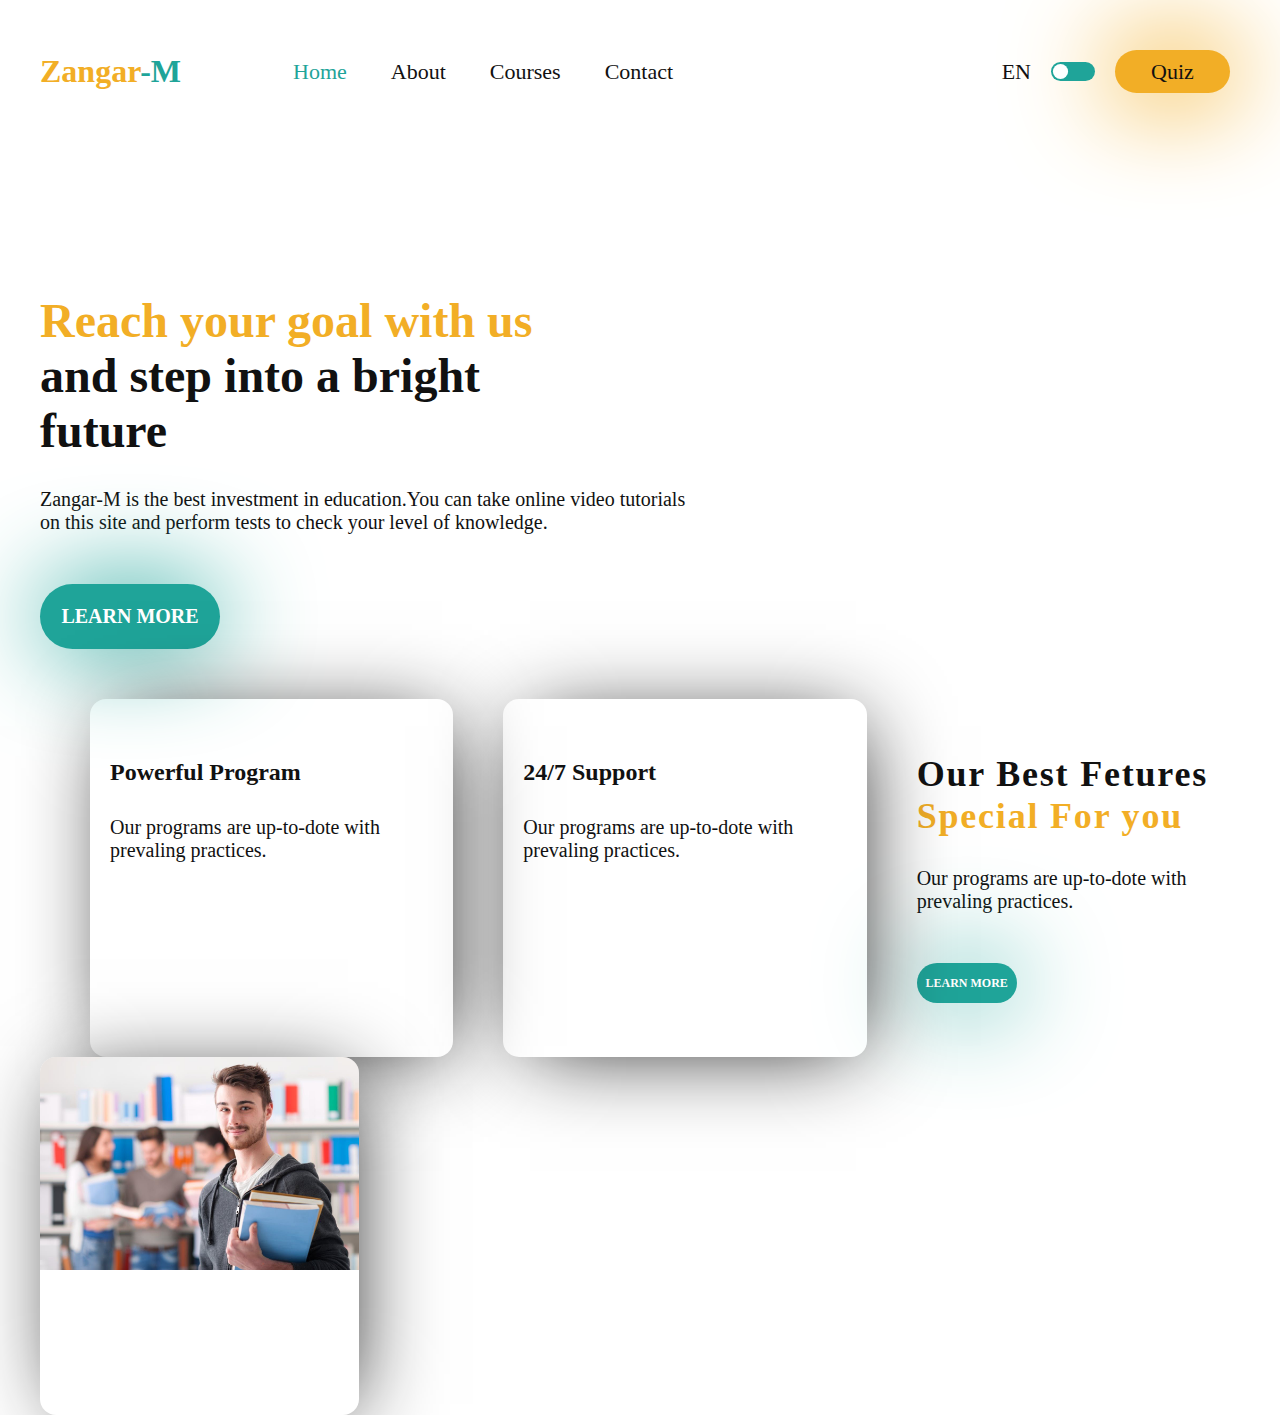
==== index.html @ 08cb3185 ""Initial commit"" ====
<!DOCTYPE html>
<html lang="en">
<head>
    <meta charset="UTF-8">
    <meta http-equiv="X-UA-Compatible" content="IE=edge">
    <meta name="viewport" content="width=device-width, initial-scale=1.0">
    <link rel="stylesheet" href="https://cdnjs.cloudflare.com/ajax/libs/font-awesome/6.2.1/css/all.min.css" integrity="sha512-MV7K8+y+gLIBoVD59lQIYicR65iaqukzvf/nwasF0nqhPay5w/9lJmVM2hMDcnK1OnMGCdVK+iQrJ7lzPJQd1w==" crossorigin="anonymous" referrerpolicy="no-referrer" />
    <link rel="stylesheet" href="css/index.css">
    <title>Zangar-M</title>
</head>
<body>
    <div class="page">
        <header>
            <nav>
                <ul>
                    <li><a href="#" id="brand">Zangar<span>-M</span></a></li>
                    <li class="menu active"><a href="#home">Home</a></li>
                    <li class="menu"><a href="#">About</a></li>
                    <li class="menu"><a href="#">Courses</a></li>
                    <li class="menu"><a href="#">Contact</a></li>
                </ul>
                <ul class="right-side">
                    <li><a href="#"><i class="fa-solid fa-magnifying-glass fa-xs"></i></a></li>
                    <li><a href="#">EN</a></li>
                    <li><a href="#">
                        <div class="toggle">
                            <i class="fa-solid fa-sun fa-2xs"></i>
                            <i class="fa-solid fa-moon fa-2xs"></i>
                        </div>
                    </a></li>
                    <li class="quiz"><a href="#"><i class="fa-solid fa-question fa-xs"></i> Quiz</a></li>
                </ul>
                
            </nav>
        </header>

        <main>
            <div class="home" id="home">
                <div class="info">
                    <h1>Reach your goal with us <br> <span> and step into a bright future</span></h1>

                    <p>Zangar-M is the best investment in education.You can take online
                        video tutorials on this site and perform tests to check your level of
                        knowledge.
                    </p>
                    
                    <button>LEARN MORE <i class="fa-solid fa-chevron-right"></i></button>
                </div>
                <div class="student">
                    <img src="images/student.png" alt="">
                </div>
            </div>
            <div class="part_1">
                <div class="card">
                    <i class="fa-sharp fa-solid fa-circle-check fa-4x"></i>
                    <h3>Powerful Program</h3>
                    <p>Our programs are up-to-dote
                        with prevaling practices.
                    </p>
                    <i class="fa-solid fa-circle-arrow-right fa-3x"></i>
                </div>

                <div class="card">
                    <i class="fa-solid fa-circle-user fa-4x"></i>
                    <h3>24/7 Support</h3>
                    <p>Our programs are up-to-dote
                        with prevaling practices.
                    </p>
                    <i class="fa-solid fa-circle-arrow-right fa-3x"></i>
                </div>
                
                <div>
                    <h2>Our Best Fetures</h2>
                    <h2><span>Special For you</span></h2>
                    <p>Our programs are up-to-dote
                        with prevaling practices.
                    </p>
                    <button class="more">LEARN MORE <i class="fa-solid fa-chevron-right"></i></button>
                </div>
            </div>

            <div class="courses">
                <div class="card">
                    <img src="images/1.jpg" alt="Talipov Dastan">
                </div>
            </div>
        </main>

        <footer></footer>
    </div>
   <script src="js/index.js"></script>
</body>
</html>
---- css/index.css ----
:root {
    /* FOR BRIGHT MODE */
    --bg-color: #ffffff;
    --nav-text-color: #111;
    --text-family: Calibri;
    --brand-color-1: #F2AE26;
    --brand-color-2: #1FA499;

}

body.dark {
     /* FOR DARK MODE */
    --bg-color: #111111;
    --nav-text-color: #fff;
    --brand-color-2: #F2AE26;
    --brand-color-1: #1FA499;
    transition: 0.5s;
}


*,
*::before,
*::after {
    margin: 0;
    padding: 0;
    transition: 0.5s;
}
h1, h2, h3, h4, p, a {
    font-family: var(--text-family);
    color: var(--nav-text-color);
}

h1 {
    font-size: 48px;
}

h2 {
    font-size: 36px;
}

h3 {
    font-size: 24px;
}

p {
    font-size: 20px;
}
body {
    background: var(--bg-color);
    display: flex;
    justify-content: center;
    transition: 0.5s;

}

.page {
    min-width: 1200px;
    max-width: 1200px;
}

header {
    display: flex;
    justify-content: left;
    margin-top: 50px;
}


header nav {
    width: 100%;
    display: flex;
    justify-content: space-between;
}

header nav ul {
    display: flex;
    justify-content: space-around;
    align-items: center;
}

header nav ul li {
    list-style-type: none;
    margin-right: 44px;
}

header nav ul li a {
    position: relative;
    text-decoration: none;
    font-family: var(--text-family);
    font-size: 22px;
    font-weight: 500;
    color: var(--nav-text-color);
}

header nav ul li a span{
    color: var(--brand-color-2);
}

header nav ul li.menu a::after {
    content: "";
    position: absolute;
    background-color: var(--brand-color-2);
    height: 3px;
    width: 0px;
    left: 0;
    bottom: 0;
}

header nav ul li.menu a:hover::after {
    width: 50%;
    transition: 0.5s;
}

header nav ul li.active a{
    color: var(--brand-color-2);
    height: 3px;
    transition: none;
}

header nav ul.right-side li {
    margin: 0px 10px 0px;
}


#brand {
    font-size: 32px;
    font-weight: 700;
    color: var(--brand-color-1);
    margin-right: 68px;
}

.toggle {
    display: flex;
    justify-content: space-between;
    align-items: center;
    position: relative;
    width: 44px;
    height: 19px;
    background-color: var(--brand-color-2);
    border-radius: 10px;
    cursor: pointer;
}

.toggle::before {
    content: "";
    position: absolute;
    left: 0;
    width: 19px;
    height: 19px;
    border-radius: 50%;
    transform: scale(0.8);
    background-color: var(--bg-color);
    transition: 0.5s;
}

body.dark .toggle::before {
    left: 25px;
}

.toggle i {
    margin: 3px 3px 0px;
    color: var(--bg-color);
}

header nav ul li.quiz {
    display: flex;
    justify-content: center;
    align-items: center;
    min-width: 115px;
    min-height: 43px;
    border-radius: 42px;
    font-size: 22px;
    background: var(--brand-color-1);
    box-shadow: 0 0px 100px 10px var(--brand-color-1);
}

main div.home {
    display: flex;
    justify-content: space-between;
}

main div.home div.info{
    margin-top: 200px;
    display: block;
    width: 55%;
}

main div.home div.info h1{
    width: 500px;
    white-space: wrap;
    font-size: 48px;
    font-family: 'Kadwa';
    color: var(--brand-color-1);
}

main div.home div.info h1 span{
    color: var(--nav-text-color);
}

p{
    margin-top: 30px;
    font-size: 20px;
    font-family: var(--text-family);
    color: var(--nav-text-color);
    word-wrap: break-word;
}

main div.home div.info button, .more {
    margin-top: 50px;
    width: 180px;
    height: 65px;
    border-radius: 33px;
    background: var(--brand-color-2);
    border: none;
    color: var(--bg-color);
    font-family: 'Calibri';
    font-style: normal;
    font-weight: 700;
    font-size: 20px;
    cursor: pointer;
    box-shadow: 0 0px 100px 1px var(--brand-color-2);
}

main div div.student img{
    margin-right: 100px;
    height: 621px;
}

.part_1 {
    margin-top: 50px;
    display: flex;
    justify-content: space-between;
    align-items: center;
}
div.card {
    width: 279px;
    height: 318px;
    box-shadow: 8px 8px 84px -19px var(--nav-text-color);
    border-radius: 16px;
    padding: 20px;
    position: relative;
}

div.card i {
    color: var(--brand-color-2);
}

div.card h3 {
    margin-top: 40px;
    font-family: var(--text-family);
    color: var(--nav-text-color);
}

div.card .fa-circle-arrow-right {
    position: absolute;
    right: 20px;
    bottom: 30px;
    color: var(--brand-color-1);
}

.part_1 div {
    margin-left: 50px;
    width: 350px;
}

.part_1 div h2 {
    letter-spacing: 0.05em;
 }
 
.part_1 div h2 span {
   color: var(--brand-color-1);
}

.more {
    width: 100px;
    height: 40px;
    font-size: 12px;
}

div.courses div.card img {
    position: absolute;
    top: 0;
    left: 0;
    border-radius: 16px 16px 0px 0px;
    width: 100%;
}
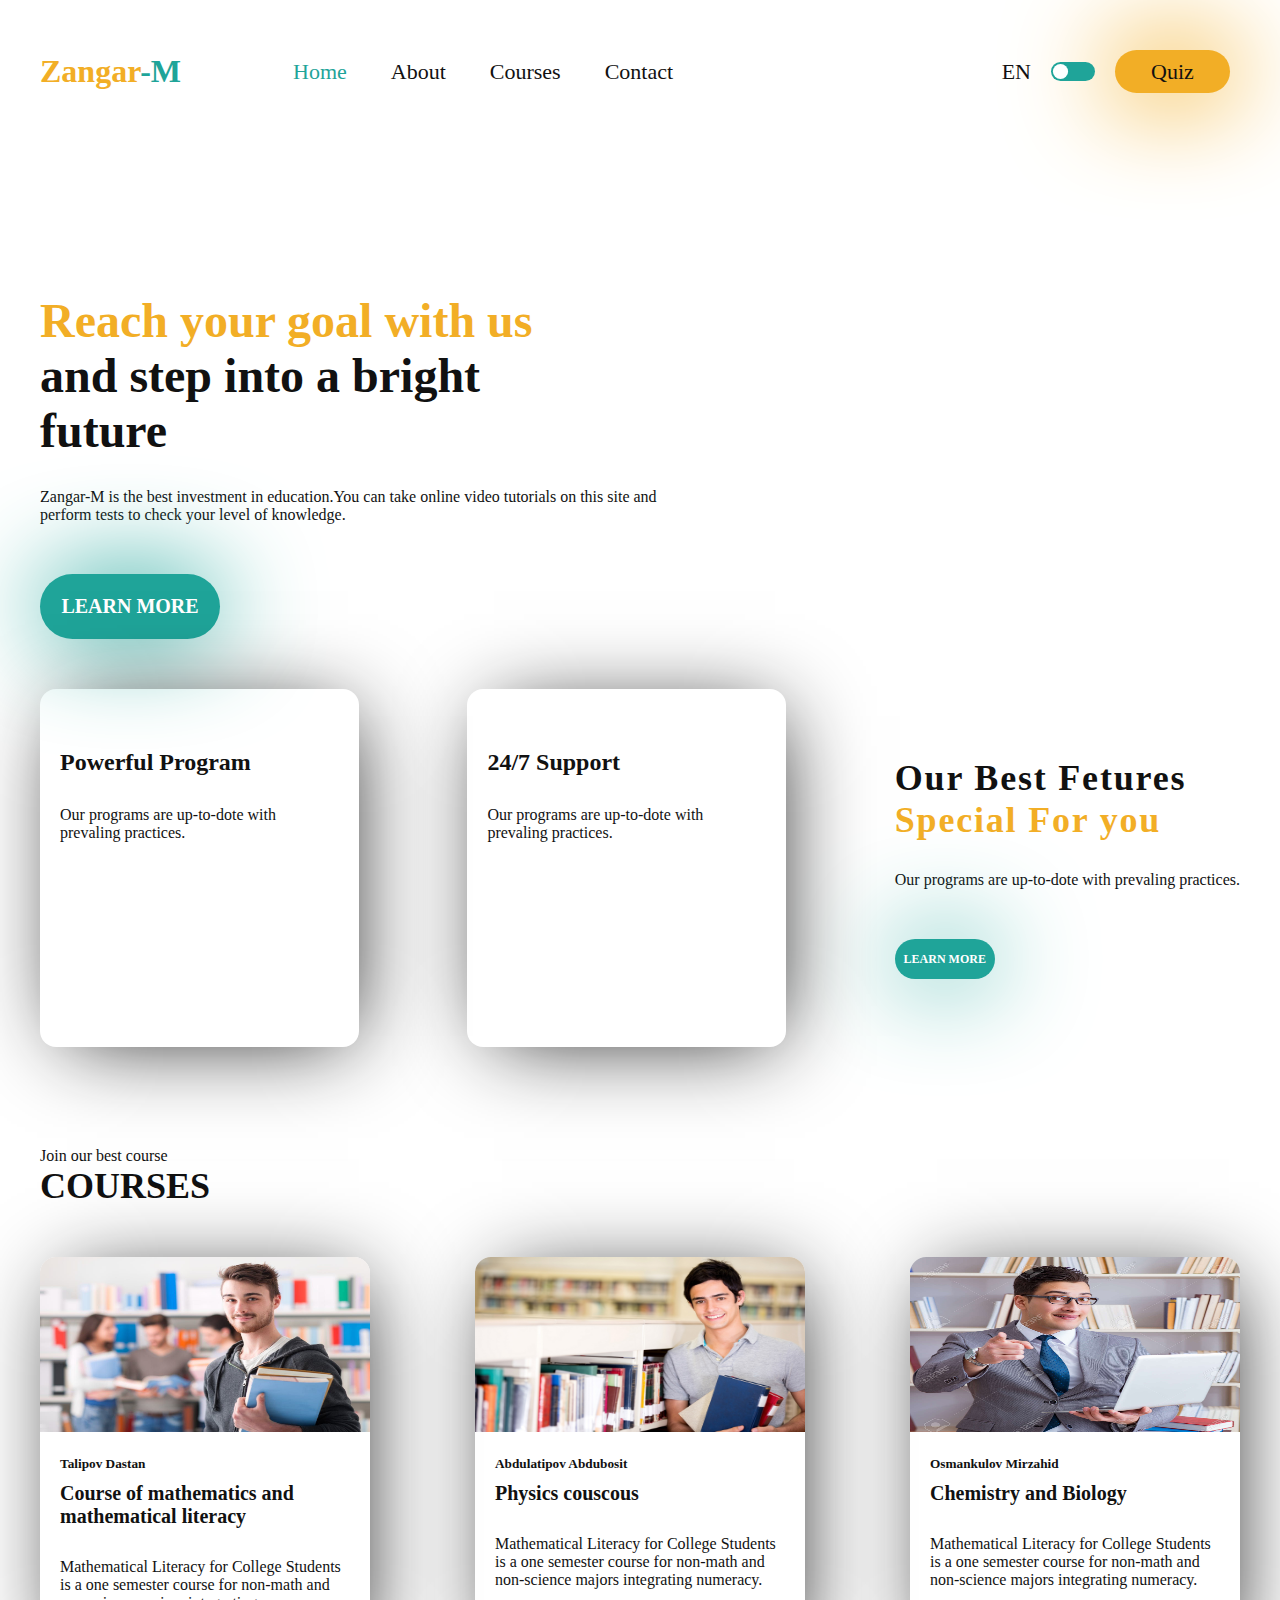
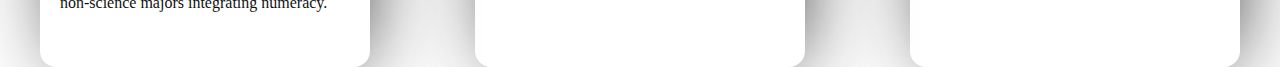
==== commit f4e100c1: ""Added Courses"" ====
--- a/index.html
+++ b/index.html
@@ -78,10 +78,50 @@
                     <button class="more">LEARN MORE <i class="fa-solid fa-chevron-right"></i></button>
                 </div>
             </div>
+            
+            <div class="title">
+                <P>Join our best course</P>
+                <h2>COURSES</h2>
+            </div>
+            
+            <div class="courses">
 
-            <div class="courses">
-                <div class="card">
+                
+
+                <div class="course_card">
                     <img src="images/1.jpg" alt="Talipov Dastan">
+                    <div class="course_info">
+                        <h5 class="teacher_name">Talipov Dastan</h5>
+                        <h4>Course of mathematics and mathematical literacy</h4>
+                        <p>Mathematical Literacy for College Students 
+                            is a one semester course for non-math and 
+                            non-science majors integrating numeracy.
+                        </p>
+                    </div>
+                </div>
+
+                <div class="course_card">
+                    <img src="images/2.jpeg" alt="Abdulatipov Abdubosit">
+                    <div class="course_info">
+                        <h5 class="teacher_name">Abdulatipov Abdubosit</h5>
+                        <h4>Physics couscous</h4>
+                        <p>Mathematical Literacy for College Students 
+                            is a one semester course for non-math and 
+                            non-science majors integrating numeracy.
+                        </p>
+                    </div>
+                </div>
+
+                <div class="course_card">
+                    <img src="images/3.jpg" alt="Osmankulov Mirzahid">
+                    <div class="course_info">
+                        <h5 class="teacher_name">Osmankulov Mirzahid</h5>
+                        <h4>Chemistry and Biology</h4>
+                        <p>Mathematical Literacy for College Students 
+                            is a one semester course for non-math and 
+                            non-science majors integrating numeracy.
+                        </p>
+                    </div>
                 </div>
             </div>
         </main>
--- a/css/index.css
+++ b/css/index.css
@@ -25,7 +25,7 @@
     padding: 0;
     transition: 0.5s;
 }
-h1, h2, h3, h4, p, a {
+h1, h2, h3, h4, h5, p, a {
     font-family: var(--text-family);
     color: var(--nav-text-color);
 }
@@ -41,9 +41,11 @@
 h3 {
     font-size: 24px;
 }
-
+h4 {
+    font-size: 20px;
+}
 p {
-    font-size: 20px;
+    font-size: 16px;
 }
 body {
     background: var(--bg-color);
@@ -198,7 +200,6 @@
 
 p{
     margin-top: 30px;
-    font-size: 20px;
     font-family: var(--text-family);
     color: var(--nav-text-color);
     word-wrap: break-word;
@@ -226,7 +227,7 @@
 }
 
 .part_1 {
-    margin-top: 50px;
+    margin: 50px 0px 50px;
     display: flex;
     justify-content: space-between;
     align-items: center;
@@ -257,11 +258,6 @@
     color: var(--brand-color-1);
 }
 
-.part_1 div {
-    margin-left: 50px;
-    width: 350px;
-}
-
 .part_1 div h2 {
     letter-spacing: 0.05em;
  }
@@ -276,10 +272,36 @@
     font-size: 12px;
 }
 
-div.courses div.card img {
-    position: absolute;
-    top: 0;
-    left: 0;
+.courses {
+    display: flex;
+    justify-content: space-between;
+}
+
+div.course_card {
+    width: 330px;
+    height: 410px;
+    box-shadow: 8px 8px 84px -19px var(--nav-text-color);
+    border-radius: 16px;
+    position: relative;
+}
+
+div.courses div.course_card img {
     border-radius: 16px 16px 0px 0px;
+    height: 175px;
+    width: 100%;
+}
+
+div.courses div.course_info {
+    margin: 20px;
+}
+
+div.courses div.course_info h5 {
+    margin-bottom: 10px;
+}
+
+
+.title {
+    display: block;
+    margin: 100px 0px 50px;
     width: 100%;
 }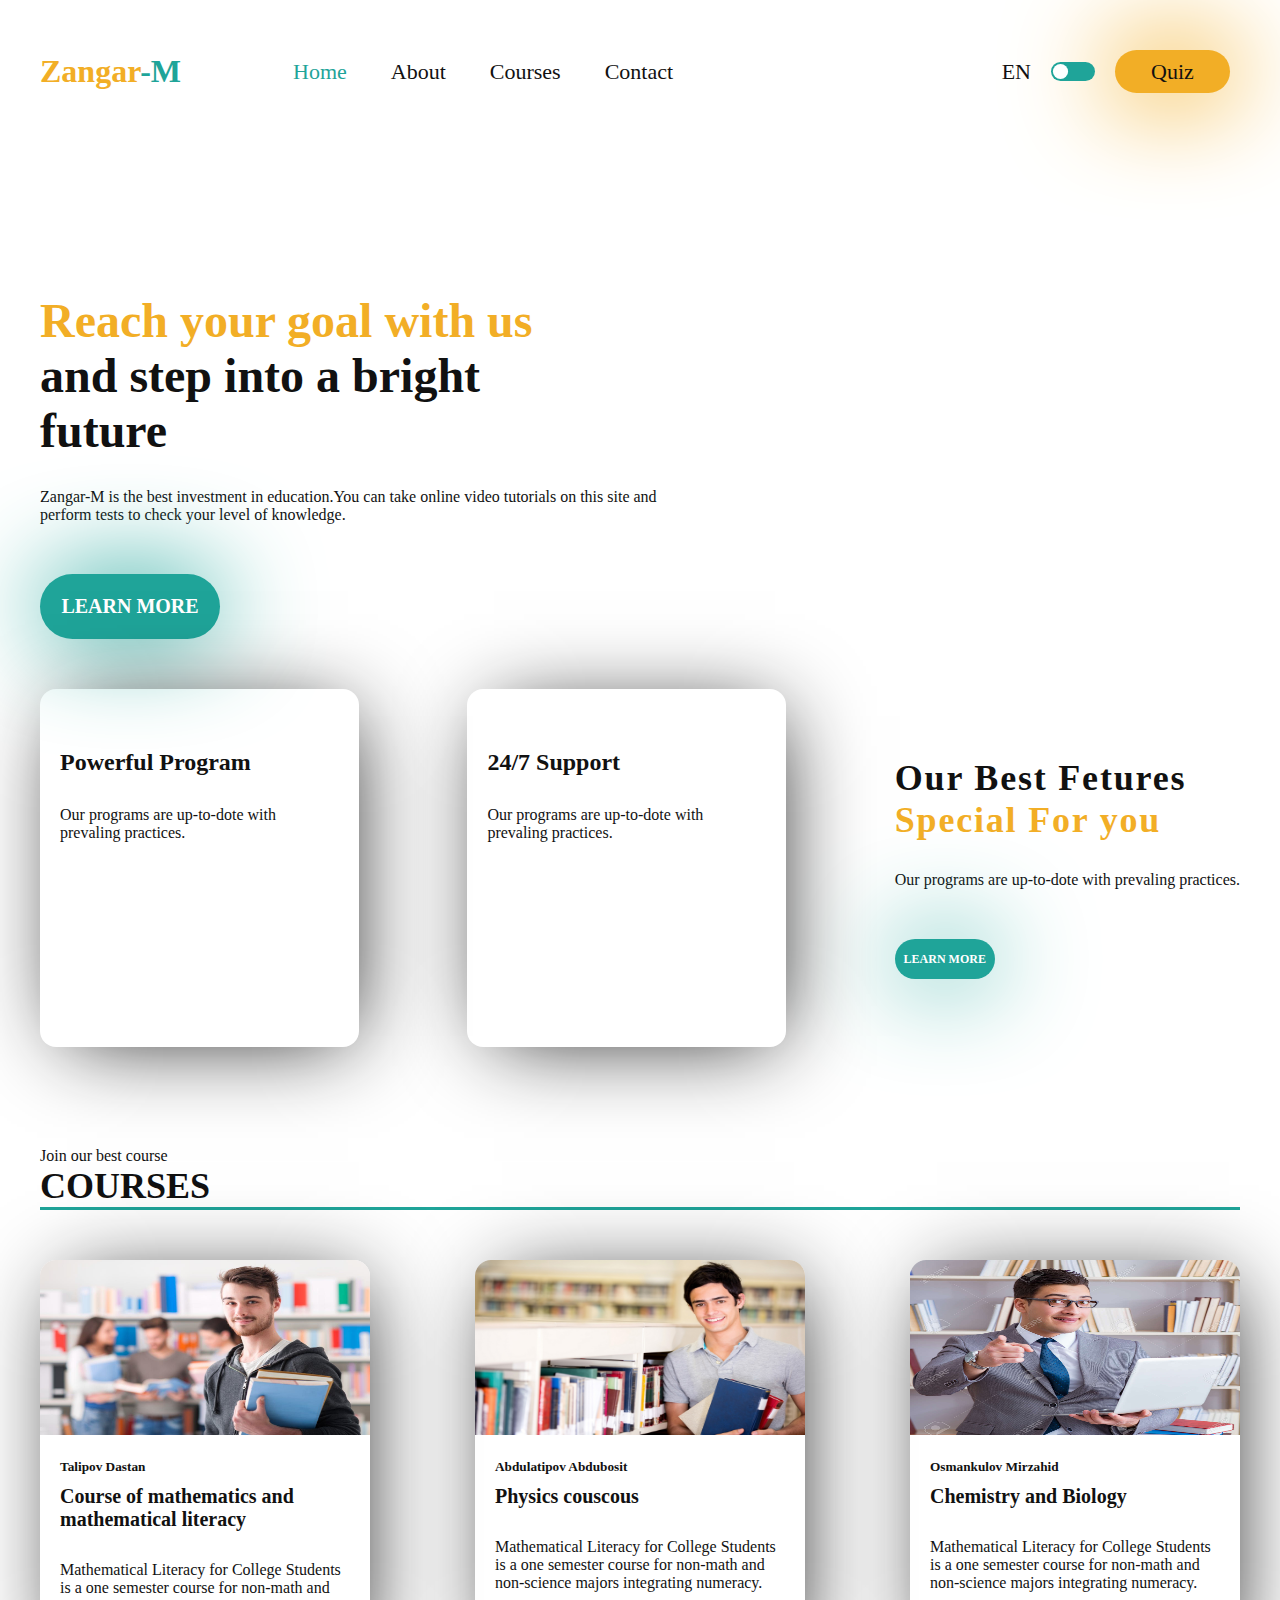
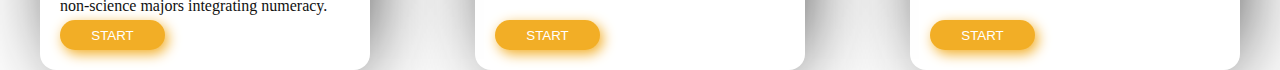
==== commit 5ae67c4f: ""Added Courses"" ====
--- a/index.html
+++ b/index.html
@@ -97,6 +97,7 @@
                             is a one semester course for non-math and 
                             non-science majors integrating numeracy.
                         </p>
+                        <button class="start_button">START</button>
                     </div>
                 </div>
 
@@ -109,6 +110,8 @@
                             is a one semester course for non-math and 
                             non-science majors integrating numeracy.
                         </p>
+                        <button class="start_button">START</button>
+
                     </div>
                 </div>
 
@@ -121,6 +124,8 @@
                             is a one semester course for non-math and 
                             non-science majors integrating numeracy.
                         </p>
+                        <button class="start_button">START</button>
+
                     </div>
                 </div>
             </div>
--- a/css/index.css
+++ b/css/index.css
@@ -299,9 +299,22 @@
     margin-bottom: 10px;
 }
 
-
 .title {
     display: block;
     margin: 100px 0px 50px;
     width: 100%;
+    border-bottom: solid 3px var(--brand-color-2);
+}
+
+.start_button {
+    position: absolute;
+    bottom: 20px;
+    left: 20px;
+    width: 105px;
+    height: 30px;
+    color: var(--bg-color);
+    background-color: var(--brand-color-1);
+    border: none;
+    border-radius: 15px;
+    box-shadow: 3px 4px 13px var(--brand-color-1);
 }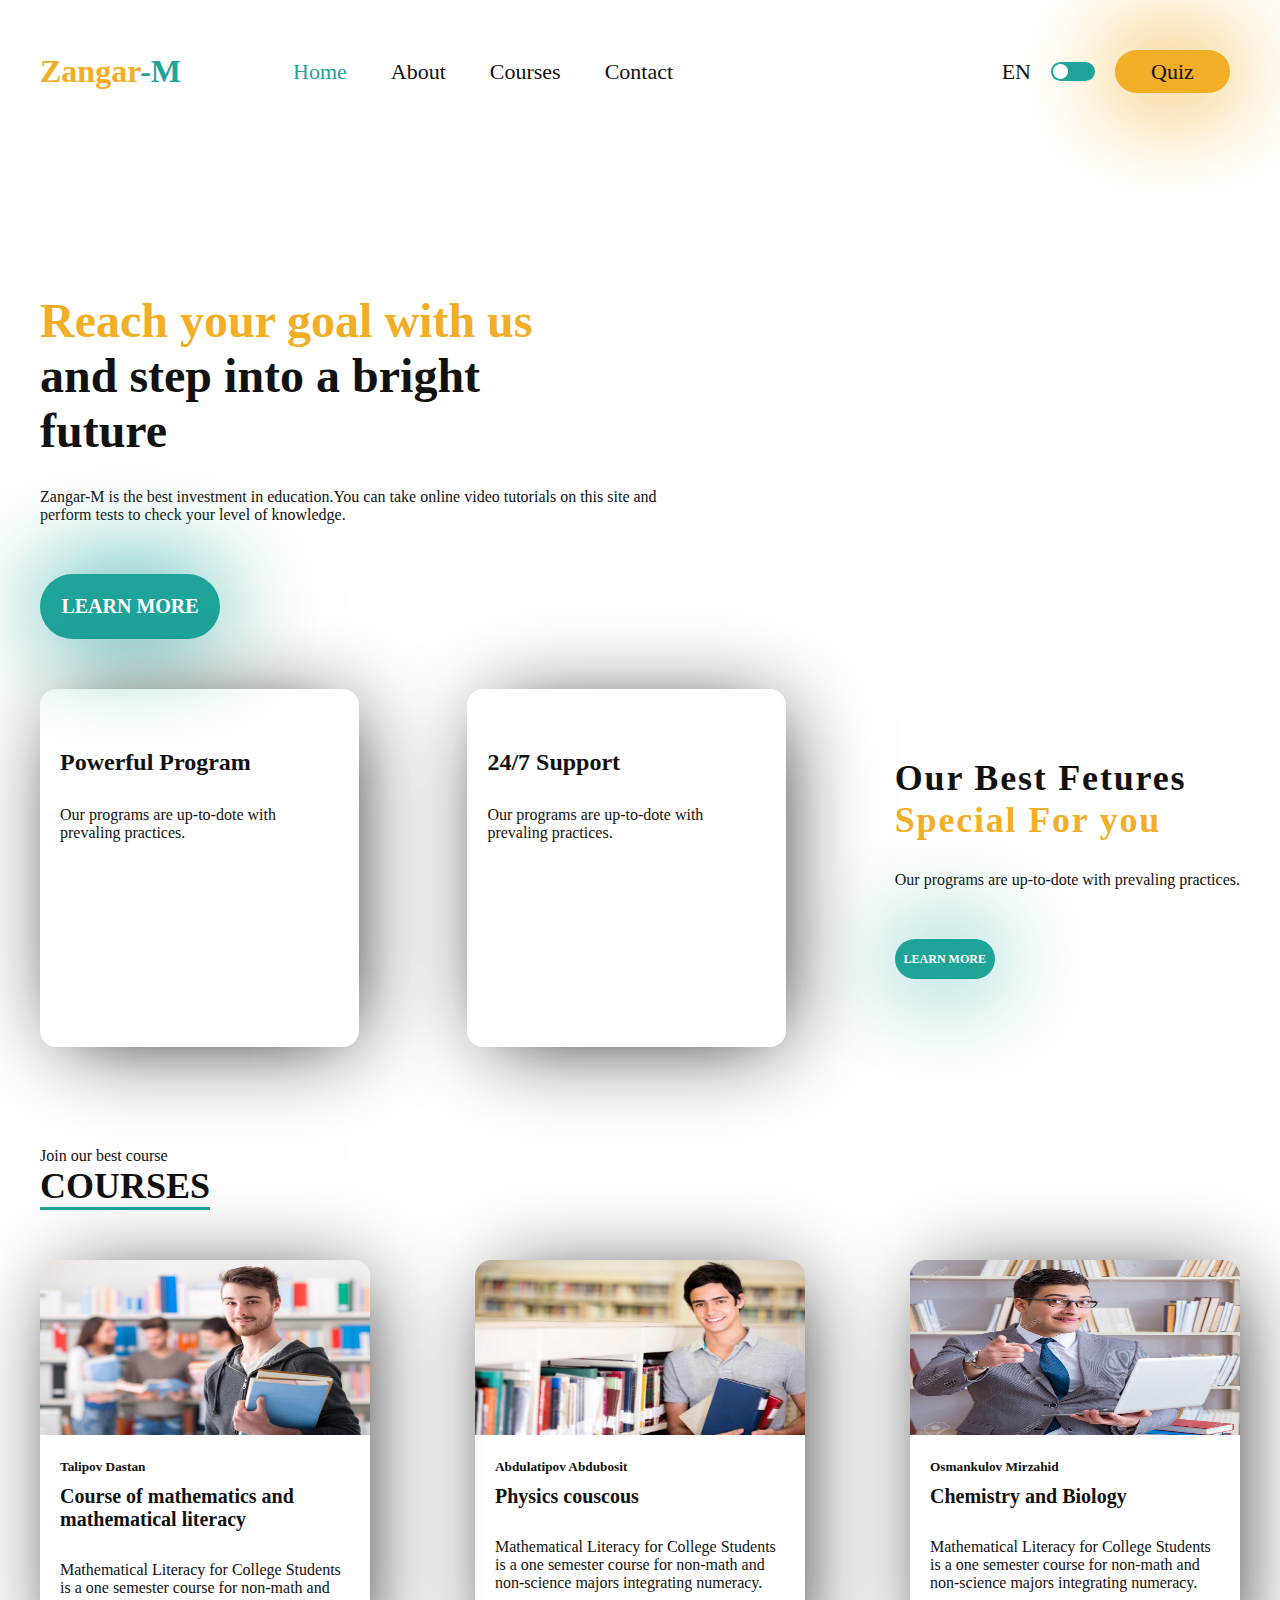
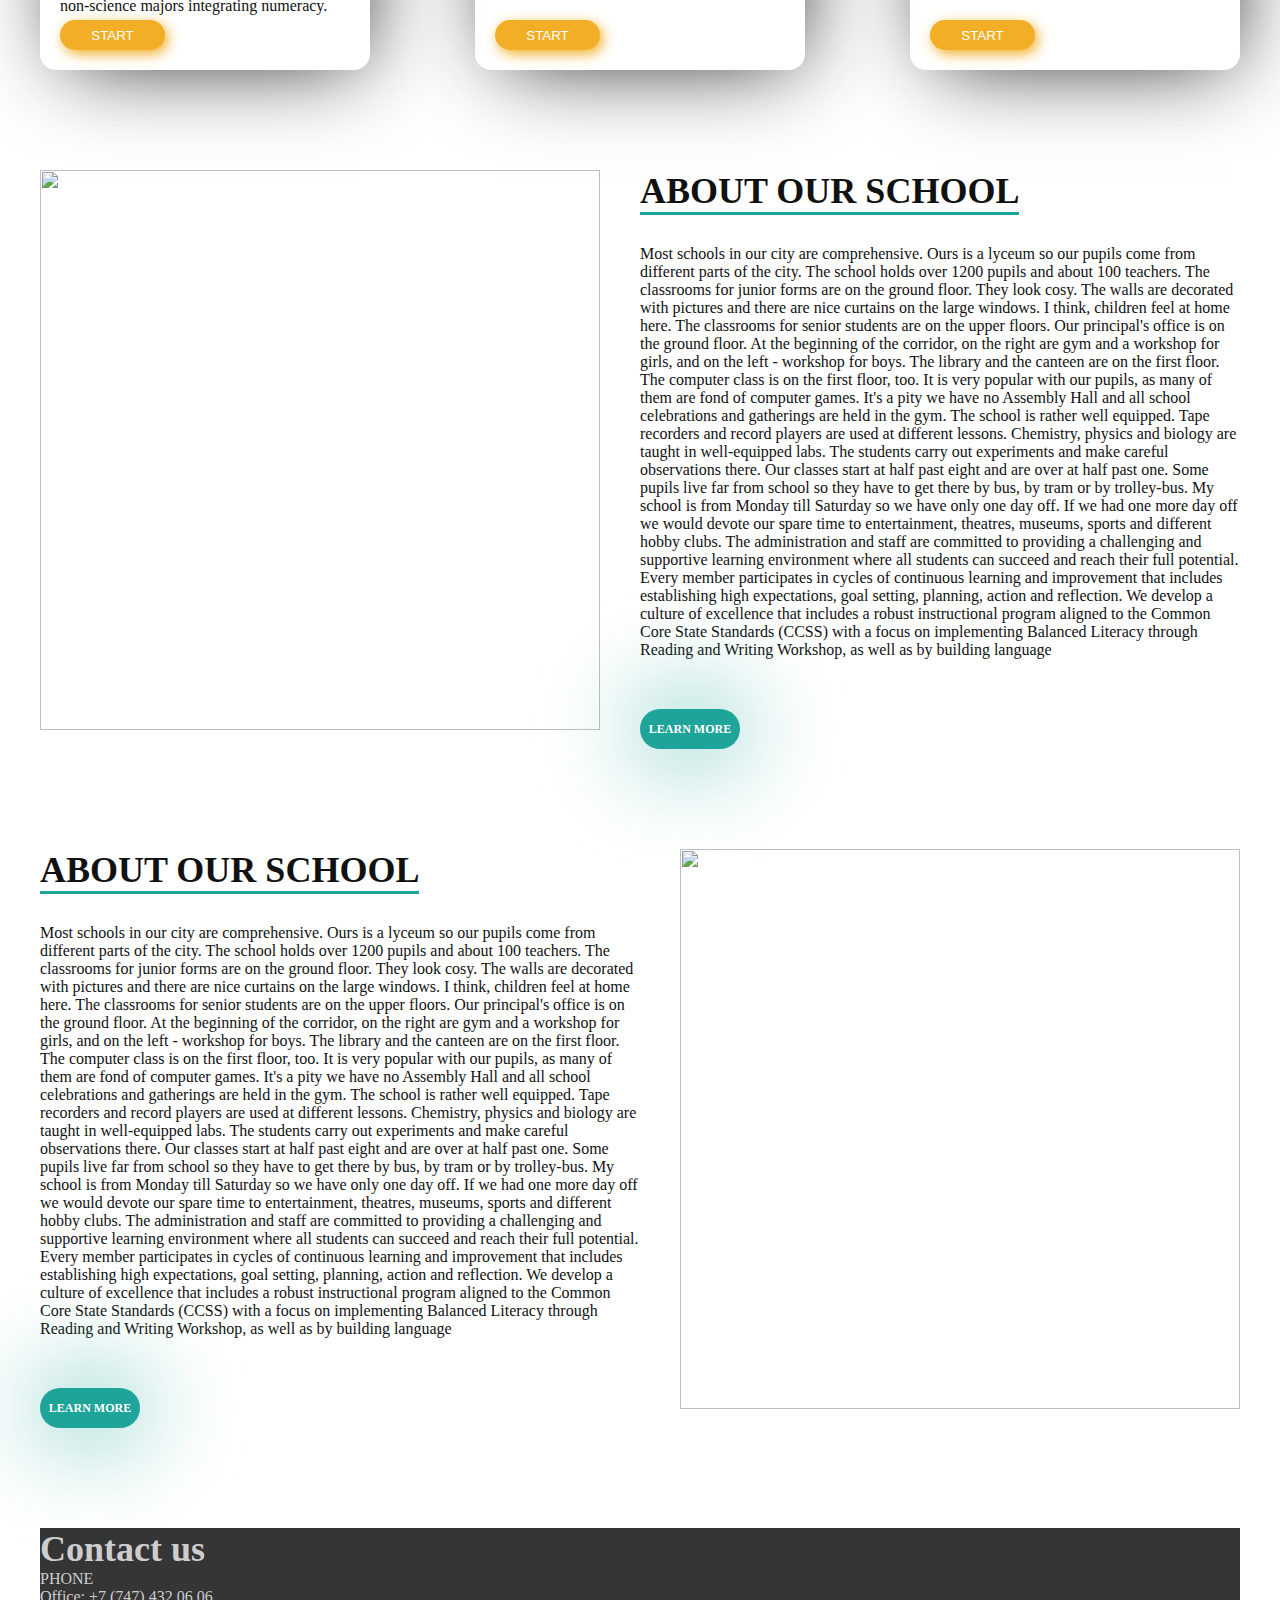
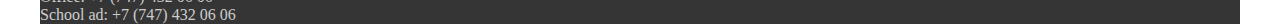
==== commit 6a05870c: ""Added About Us"" ====
--- a/index.html
+++ b/index.html
@@ -15,8 +15,8 @@
                 <ul>
                     <li><a href="#" id="brand">Zangar<span>-M</span></a></li>
                     <li class="menu active"><a href="#home">Home</a></li>
-                    <li class="menu"><a href="#">About</a></li>
-                    <li class="menu"><a href="#">Courses</a></li>
+                    <li class="menu"><a href="#about">About</a></li>
+                    <li class="menu"><a href="#courses">Courses</a></li>
                     <li class="menu"><a href="#">Contact</a></li>
                 </ul>
                 <ul class="right-side">
@@ -44,7 +44,7 @@
                         knowledge.
                     </p>
                     
-                    <button>LEARN MORE <i class="fa-solid fa-chevron-right"></i></button>
+                    <button class="more">LEARN MORE <i class="fa-solid fa-chevron-right"></i></button>
                 </div>
                 <div class="student">
                     <img src="images/student.png" alt="">
@@ -79,14 +79,12 @@
                 </div>
             </div>
             
-            <div class="title">
+            <div class="title_info">
                 <P>Join our best course</P>
-                <h2>COURSES</h2>
+                <h2 class="title">COURSES</h2>
             </div>
             
-            <div class="courses">
-
-                
+            <div class="courses" id="courses">
 
                 <div class="course_card">
                     <img src="images/1.jpg" alt="Talipov Dastan">
@@ -129,9 +127,107 @@
                     </div>
                 </div>
             </div>
+
+            <div class="about" id="about">
+                <div class="about_school">
+                    <img src="images/school.jpg" alt="">
+                    <div>
+                        <h2 class="title">ABOUT OUR SCHOOL</h2>
+                        <p>Most schools in our city are comprehensive. 
+                            Ours is a lyceum so our pupils come from different parts of the city. 
+                            The school holds over 1200 pupils and about 100 teachers. 
+                            The classrooms for junior forms are on the ground floor. 
+                            They look cosy. The walls are decorated with pictures and there are 
+                            nice curtains on the large windows. I think, children feel at home here. 
+                            The classrooms for senior students are on the upper floors. 
+                            Our principal's office is on the ground floor. 
+                            At the beginning of the corridor, on the right are gym and a workshop for girls, 
+                            and on the left - workshop for boys. 
+                            The library and the canteen are on the first floor. 
+                            The computer class is on the first floor, too. 
+                            It is very popular with our pupils, as many of them are fond of computer games. 
+                            It's a pity we have no Assembly Hall and all school celebrations and 
+                            gatherings are held in the gym. The school is rather well equipped. 
+                            Tape recorders and record players are used at different lessons. 
+                            Chemistry, physics and biology are taught in well-equipped labs. 
+                            The students carry out experiments and make careful observations there. 
+                            Our classes start at half past eight and are over at half past one. 
+                            Some pupils live far from school so they have to get there by bus, 
+                            by tram or by trolley-bus. My school is from Monday till Saturday 
+                            so we have only one day off. If we had one more day off we would devote 
+                            our spare time to entertainment, theatres, museums, sports and different 
+                            hobby clubs.
+
+                            The administration and staff are committed to providing a challenging and 
+                            supportive learning environment where all students can succeed and reach their 
+                            full potential. Every member participates in cycles of continuous learning and 
+                            improvement that includes establishing high expectations, goal setting, planning, 
+                            action and reflection. We develop a culture of excellence that includes a robust 
+                            instructional program aligned to the Common Core State Standards (CCSS) 
+                            with a focus on implementing Balanced Literacy through Reading and 
+                            Writing Workshop, as well as by building language
+                        </p>
+                        <button class="more">LEARN MORE <i class="fa-solid fa-chevron-right"></i></button>
+                    </div>
+                </div>
+
+                <div class="about_school">
+                    <div>
+                        <h2 class="title">ABOUT OUR SCHOOL</h2>
+                        <p>Most schools in our city are comprehensive. 
+                            Ours is a lyceum so our pupils come from different parts of the city. 
+                            The school holds over 1200 pupils and about 100 teachers. 
+                            The classrooms for junior forms are on the ground floor. 
+                            They look cosy. The walls are decorated with pictures and there are 
+                            nice curtains on the large windows. I think, children feel at home here. 
+                            The classrooms for senior students are on the upper floors. 
+                            Our principal's office is on the ground floor. 
+                            At the beginning of the corridor, on the right are gym and a workshop for girls, 
+                            and on the left - workshop for boys. 
+                            The library and the canteen are on the first floor. 
+                            The computer class is on the first floor, too. 
+                            It is very popular with our pupils, as many of them are fond of computer games. 
+                            It's a pity we have no Assembly Hall and all school celebrations and 
+                            gatherings are held in the gym. The school is rather well equipped. 
+                            Tape recorders and record players are used at different lessons. 
+                            Chemistry, physics and biology are taught in well-equipped labs. 
+                            The students carry out experiments and make careful observations there. 
+                            Our classes start at half past eight and are over at half past one. 
+                            Some pupils live far from school so they have to get there by bus, 
+                            by tram or by trolley-bus. My school is from Monday till Saturday 
+                            so we have only one day off. If we had one more day off we would devote 
+                            our spare time to entertainment, theatres, museums, sports and different 
+                            hobby clubs.
+
+                            The administration and staff are committed to providing a challenging and 
+                            supportive learning environment where all students can succeed and reach their 
+                            full potential. Every member participates in cycles of continuous learning and 
+                            improvement that includes establishing high expectations, goal setting, planning, 
+                            action and reflection. We develop a culture of excellence that includes a robust 
+                            instructional program aligned to the Common Core State Standards (CCSS) 
+                            with a focus on implementing Balanced Literacy through Reading and 
+                            Writing Workshop, as well as by building language
+                        </p>
+                        <button class="more">LEARN MORE <i class="fa-solid fa-chevron-right"></i></button>
+                    </div>
+                    <img src="images/school.jpg" alt="">
+                </div>
+            </div>
         </main>
 
-        <footer></footer>
+        <footer>
+            <h2>Contact us</h2>
+            <div class="contact">
+                <div>
+                    <div class="visitka">
+                        <i class="fa-sharp fa-solid fa-mobile-screen-button fa-2x"></i>
+                        <p>PHONE</p>
+                        <p>Office: +7 (747) 432 06 06</p>
+                        <p>School ad: +7 (747) 432 06 06</p>
+                    </div>
+                </div>
+            </div>
+        </footer>
     </div>
    <script src="js/index.js"></script>
 </body>
--- a/css/index.css
+++ b/css/index.css
@@ -5,7 +5,8 @@
     --text-family: Calibri;
     --brand-color-1: #F2AE26;
     --brand-color-2: #1FA499;
-
+    --footer-bg-color: #353535;
+    --footer-text-color: #CDCDCD;
 }
 
 body.dark {
@@ -299,10 +300,14 @@
     margin-bottom: 10px;
 }
 
-.title {
+.title_info {
     display: block;
     margin: 100px 0px 50px;
     width: 100%;
+}
+
+.title {
+    width: fit-content;
     border-bottom: solid 3px var(--brand-color-2);
 }
 
@@ -317,4 +322,43 @@
     border: none;
     border-radius: 15px;
     box-shadow: 3px 4px 13px var(--brand-color-1);
-}+}
+
+main div.about {
+    margin-top: 100px;
+}
+
+main div.about div.about_school {
+    display: flex;
+    justify-content: space-between;
+}
+
+main div.about div.about_school img {
+    width: 560px;
+    height: 560px;
+}
+
+main div.about div.about_school div {
+    width: 600px;
+    padding-bottom: 100px;
+}
+
+footer {
+    display: flex;
+    flex-direction: column;
+    justify-content: center;
+    background: var(--footer-bg-color);
+}
+
+footer h2, footer p, footer i {
+    color: var(--footer-text-color);
+    margin: 0;
+    padding: 0;
+}
+
+.visitka {
+    display: flex;
+    flex-direction: column;
+    justify-content: center;
+}
+
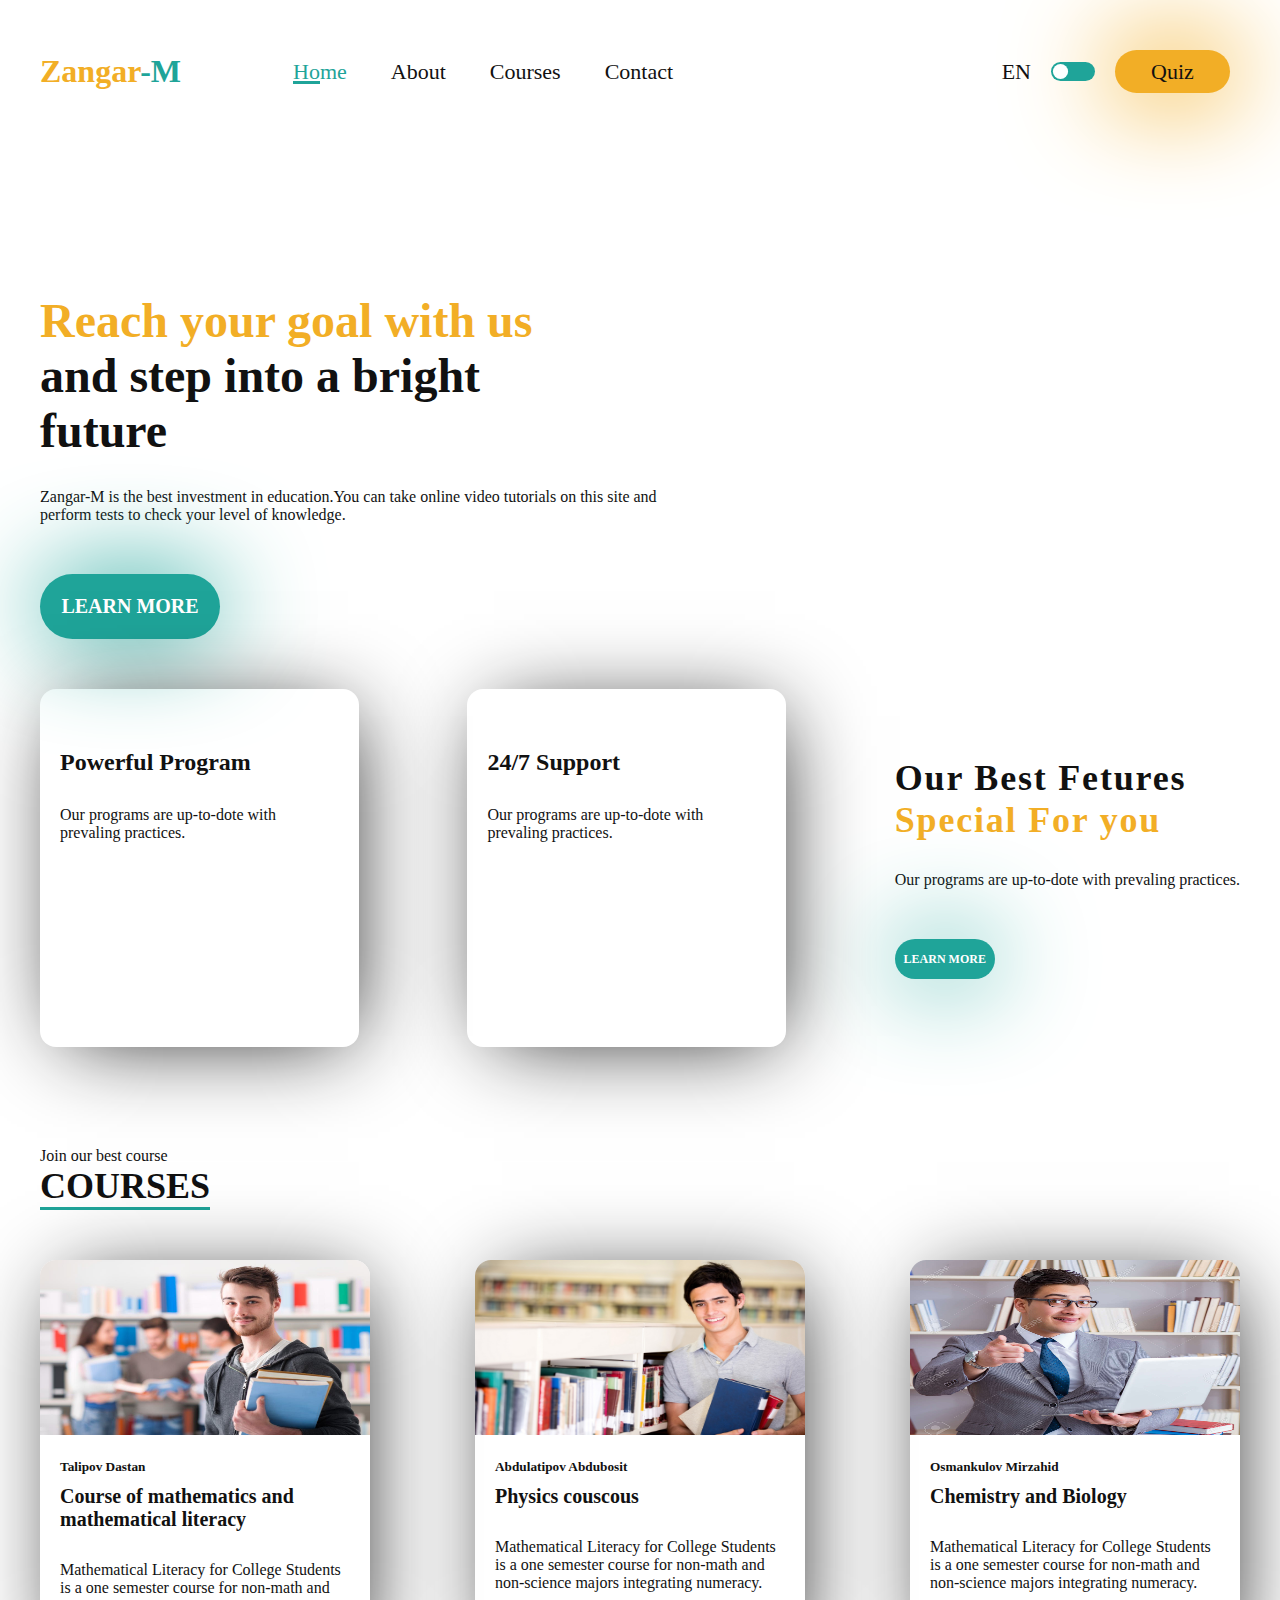
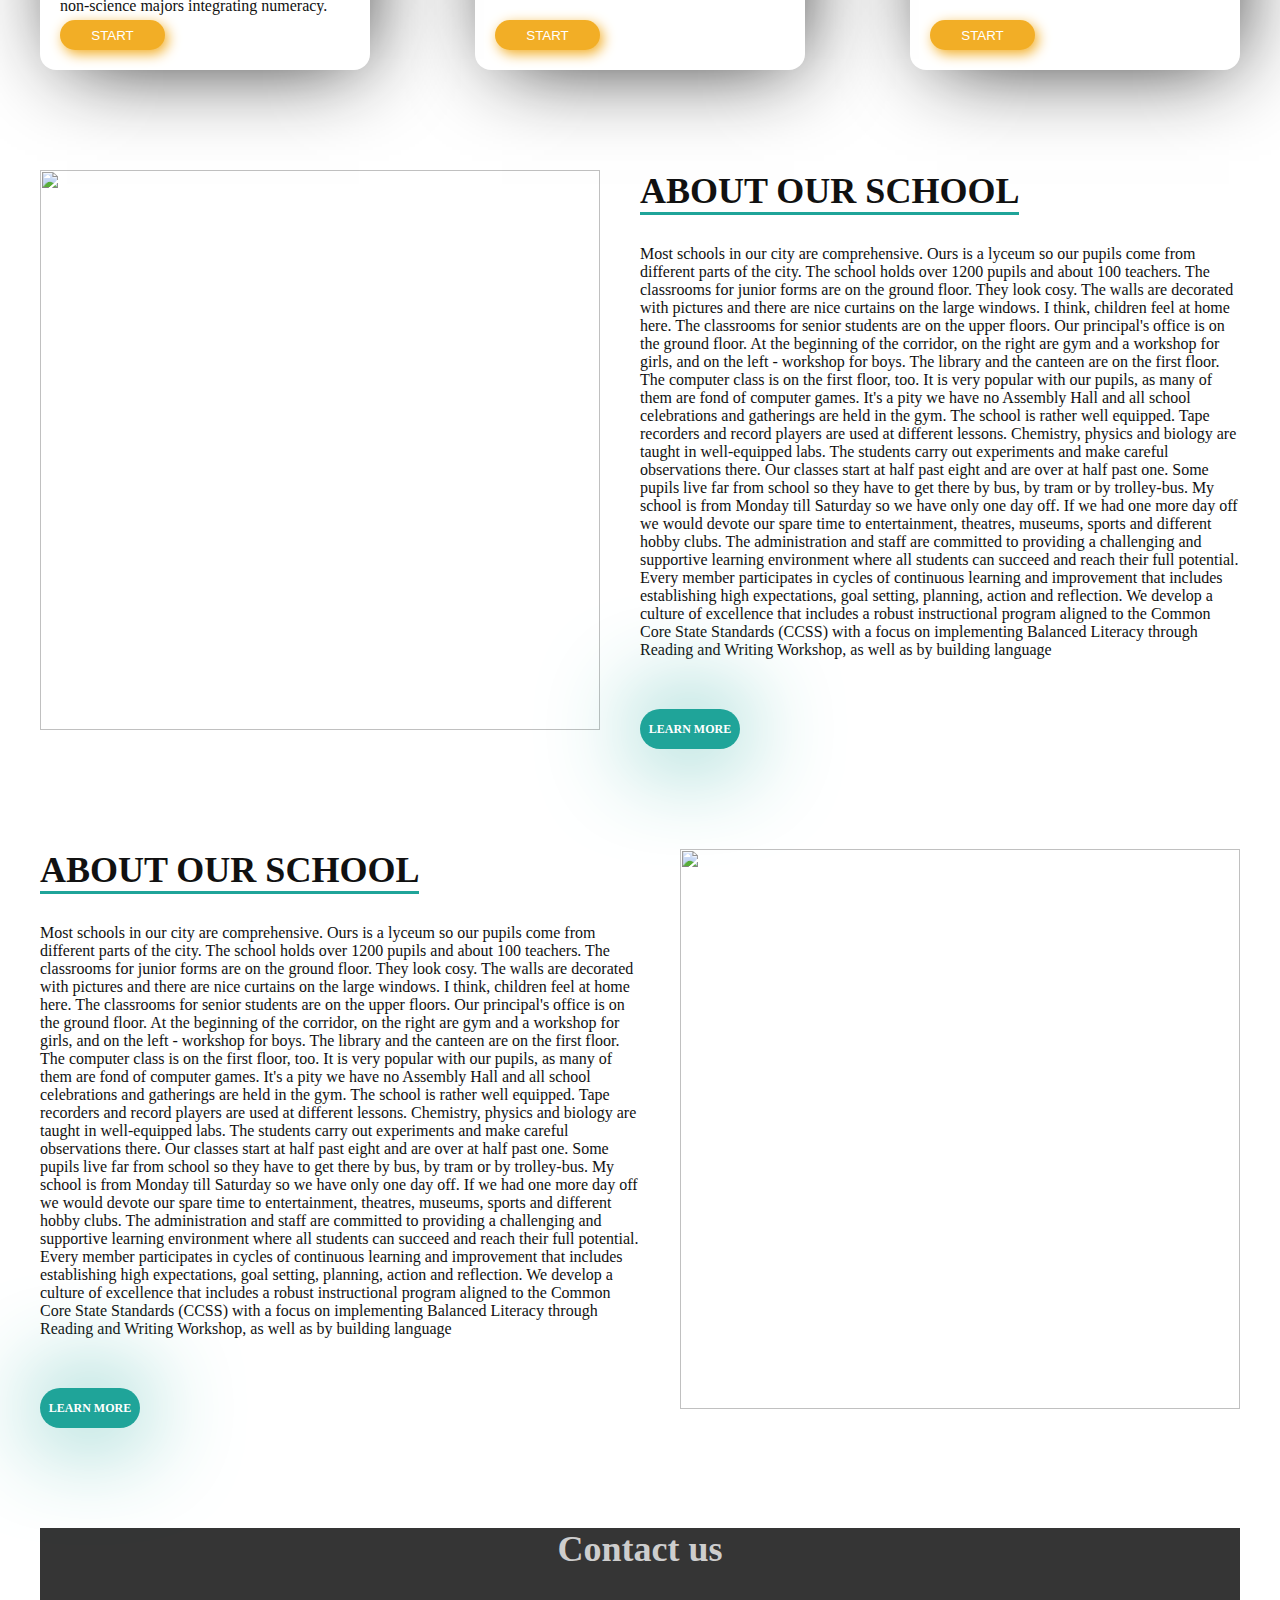
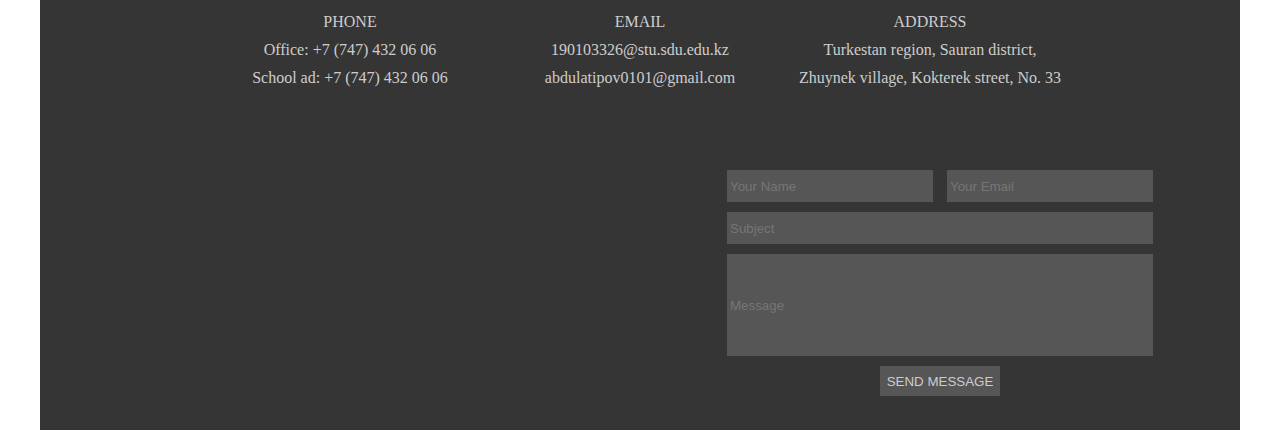
==== commit c9539ad9: ""Added About Us"" ====
--- a/index.html
+++ b/index.html
@@ -6,6 +6,12 @@
     <meta name="viewport" content="width=device-width, initial-scale=1.0">
     <link rel="stylesheet" href="https://cdnjs.cloudflare.com/ajax/libs/font-awesome/6.2.1/css/all.min.css" integrity="sha512-MV7K8+y+gLIBoVD59lQIYicR65iaqukzvf/nwasF0nqhPay5w/9lJmVM2hMDcnK1OnMGCdVK+iQrJ7lzPJQd1w==" crossorigin="anonymous" referrerpolicy="no-referrer" />
     <link rel="stylesheet" href="css/index.css">
+
+    <script src="https://ajax.googleapis.com/ajax/libs/jquery/3.6.0/jquery.min.js"></script>
+    <script src="https://maxcdn.bootstrapcdn.com/bootstrap/3.4.1/js/bootstrap.min.js"></script>
+
+    <script src="https://api-maps.yandex.ru/2.1/?lang=en_RU&amp;apikey=447827c2-69e1-432f-98d0-7a05bc34852c" type="text/javascript"></script>
+    <script src="icon_customImage.js" type="text/javascript"></script>
     <title>Zangar-M</title>
 </head>
 <body>
@@ -225,7 +231,48 @@
                         <p>Office: +7 (747) 432 06 06</p>
                         <p>School ad: +7 (747) 432 06 06</p>
                     </div>
-                </div>
+
+                    <div class="visitka">
+                        <i class="fa-solid fa-envelope fa-2x"></i>
+                        <p>EMAIL</p>
+                        <p>190103326@stu.sdu.edu.kz</p>
+                        <p>abdulatipov0101@gmail.com</p>
+                    </div>
+
+                    <div class="visitka">
+                        <i class="fa-solid fa-location-dot fa-2x"></i>
+                        <p>ADDRESS</p>
+                        <p>Turkestan region, Sauran district,</p>
+                        <p>Zhuynek village, Kokterek street, No. 33</p>
+                    </div>
+                </div>
+
+                <div class="map_mail">
+                    <div class="map">
+                        <iframe src="https://www.google.com/maps/embed?pb=!1m18!1m12!1m3!1d8852.7025684622!2d68.26962382883166!3d43.42095901502262!2m3!1f0!2f0!3f0!3m2!1i1024!2i768!4f13.1!3m3!1m2!1s0x4200d9e3732b375d%3A0xe85646004315c50e!2z0JfQsNKj0pPQsNGAINC80LXQutGC0LXQsdGW!5e0!3m2!1sen!2skz!4v1676205671135!5m2!1sen!2skz" width="600" height="450" style="border:0;" allowfullscreen="" loading="lazy" referrerpolicy="no-referrer-when-downgrade"></iframe>
+                    </div>
+
+                    <div class="mail">
+                        <div id="div1">
+                            <input type="text" placeholder="Your Name">
+                            <input type="text" placeholder="Your Email">
+                        </div>
+                        <div>
+                            <input type="text" placeholder="Subject">
+                        </div>
+                        <div>
+                            <input type="text" name="Message" placeholder="Message" id="message">
+                        </div>
+                        <input type="button" value="SEND MESSAGE" id="button">
+                    </div>
+                </div>
+            </div>
+
+            <div class="fa">
+                <i class="fa-brands fa-facebook fa-2x"></i>
+                <i class="fa-brands fa-instagram fa-2x"></i>
+                <i class="fa-brands fa-telegram fa-2x"></i>
+                <i class="fa-brands fa-twitter fa-2x"></i>
             </div>
         </footer>
     </div>
--- a/css/index.css
+++ b/css/index.css
@@ -117,6 +117,16 @@
     color: var(--brand-color-2);
     height: 3px;
     transition: none;
+}
+
+header nav ul li.active a::before{
+    content: "";
+    position: absolute;
+    background-color: var(--brand-color-2);
+    height: 3px;
+    width: 50%;
+    left: 0;
+    bottom: 0;
 }
 
 header nav ul.right-side li {
@@ -344,21 +354,88 @@
 }
 
 footer {
-    display: flex;
+    display: grid;
     flex-direction: column;
     justify-content: center;
     background: var(--footer-bg-color);
 }
 
-footer h2, footer p, footer i {
+footer h2, footer p, .visitka i, footer i {
+    display: flex;
+    justify-content: center;
+    align-items: center;
     color: var(--footer-text-color);
     margin: 0;
-    padding: 0;
-}
-
-.visitka {
-    display: flex;
-    flex-direction: column;
-    justify-content: center;
-}
-
+    padding-bottom: 10px;
+}
+
+footer div.contact div {
+    display: flex;
+    justify-content: center;
+    align-items: center;
+} 
+
+footer div.contact div div.visitka {
+    width: 290px;
+    height: 140px;
+    display: grid;
+    justify-content: center;
+    align-content: center;
+}
+
+.map iframe {
+    width: 600px;
+    height: 200px;
+}
+
+.map_mail, .fa {
+    display: flex;
+    justify-content: center;
+    position: relative;
+    vertical-align: top;  
+}
+
+.map_mail .mail {
+    display: block;
+    justify-content: center;
+    width: 440px;
+    height: 250px;
+    padding-top: 50px;
+}
+
+.map_mail .mail input {
+    background-color: #565656;
+    margin: auto;
+    width: 420px;
+    height: 30px;
+    margin-bottom: 10px;
+    color: var(--footer-text-color);
+    border: none;
+    padding: 1px 3px 1px;
+}
+
+#div1 input {
+    width: 200px;
+    height: 30px;  
+}
+
+#message {
+    height: 100px;
+}
+
+#button {
+    display: flex;
+    justify-content: center;
+    width: 120px;
+    
+}
+
+.fa i {
+    margin: 0 20px 0;
+}
+
+.fa i:hover {
+    color: var(--bg-color);
+    cursor: pointer;
+    transition: 0.1s;
+}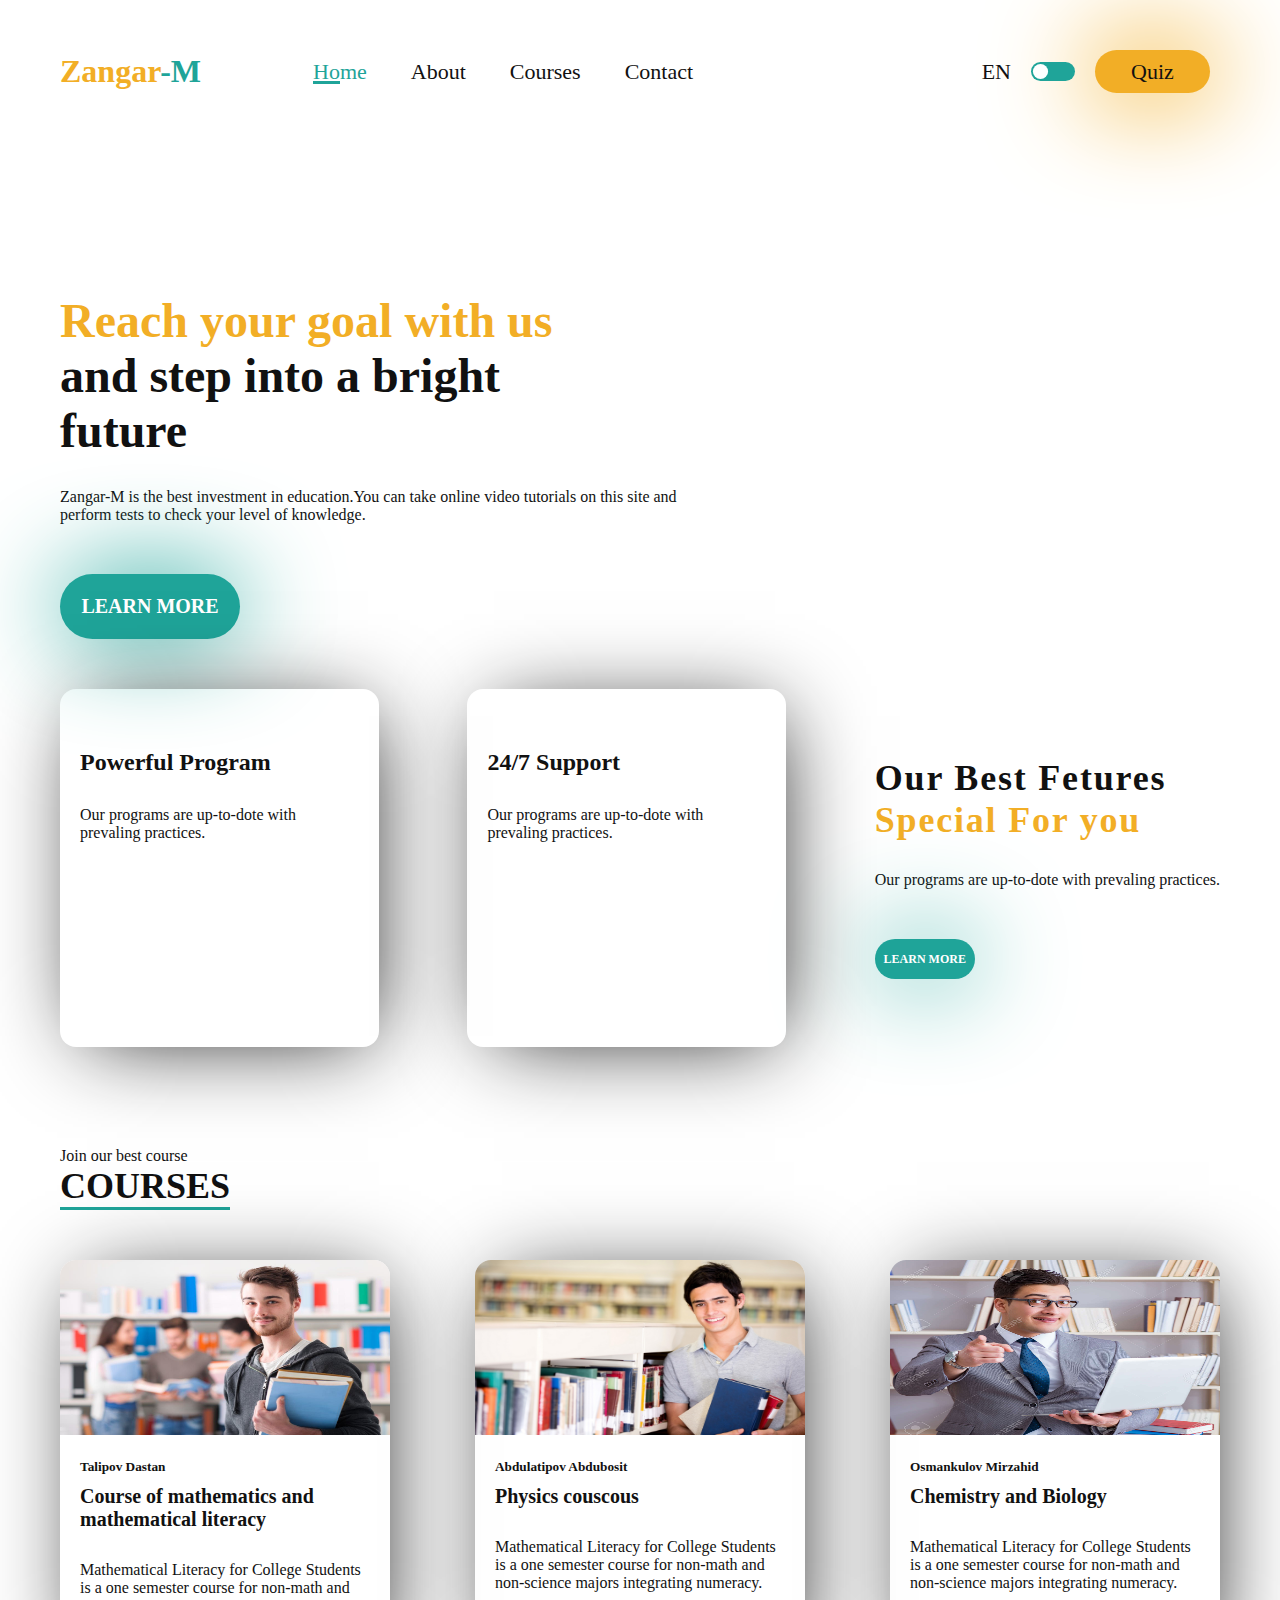
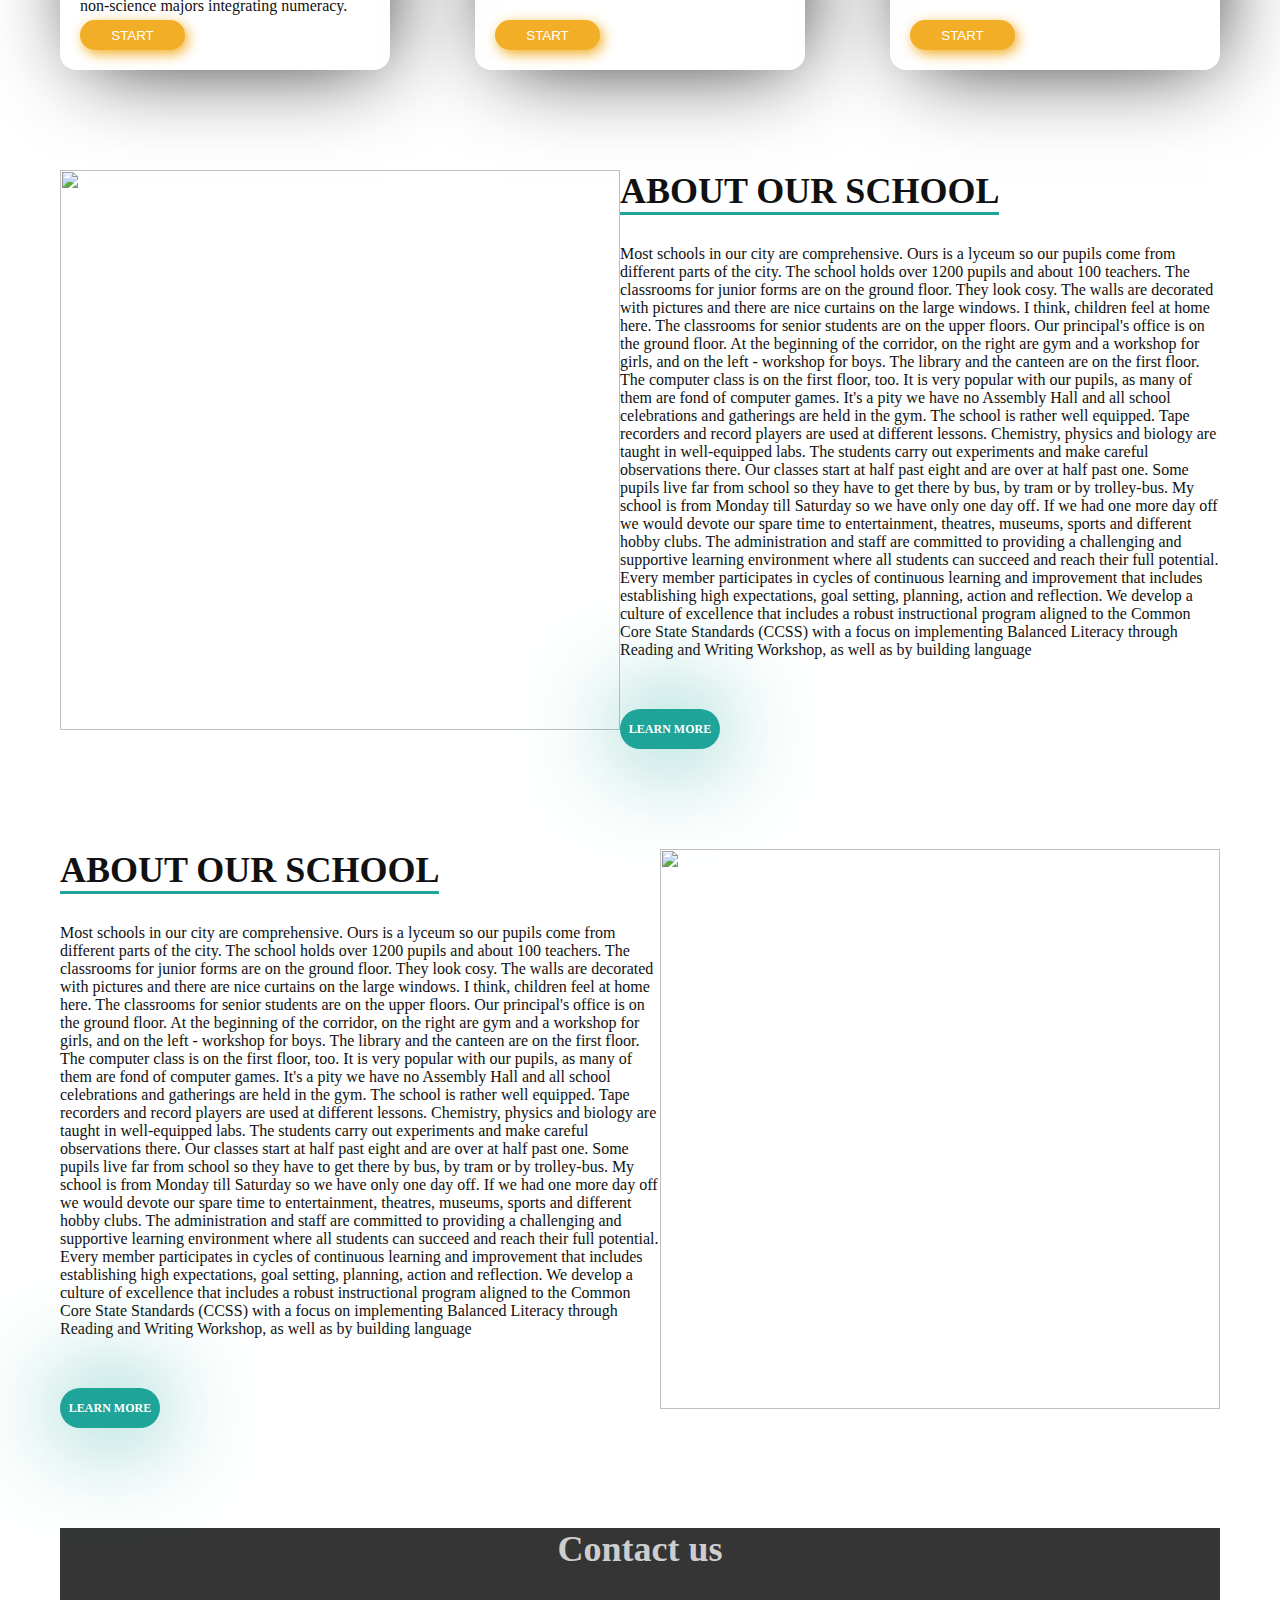
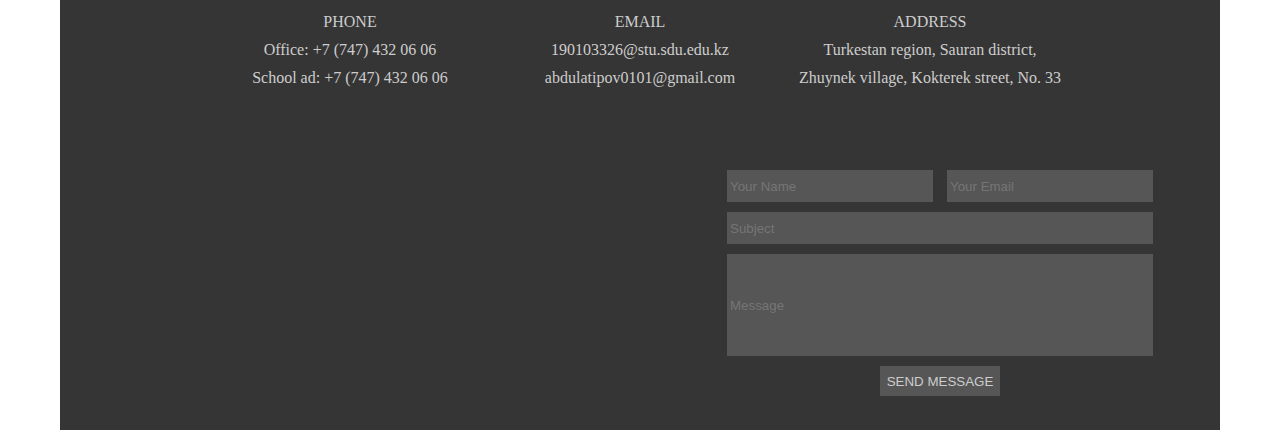
==== commit 0417c97f: ""Added About Us"" ====
--- a/index.html
+++ b/index.html
@@ -17,7 +17,29 @@
 <body>
     <div class="page">
         <header>
-            <nav>
+            <nav class="desktop">
+                <ul>
+                    <li><a href="#" id="brand">Zangar<span>-M</span></a></li>
+                    <li class="menu active"><a href="#home">Home</a></li>
+                    <li class="menu"><a href="#about">About</a></li>
+                    <li class="menu"><a href="#courses">Courses</a></li>
+                    <li class="menu"><a href="#">Contact</a></li>
+                </ul>
+                <ul class="right-side">
+                    <li><a href="#"><i class="fa-solid fa-magnifying-glass fa-xs"></i></a></li>
+                    <li><a href="#">EN</a></li>
+                    <li><a href="#">
+                        <div class="toggle">
+                            <i class="fa-solid fa-sun fa-2xs"></i>
+                            <i class="fa-solid fa-moon fa-2xs"></i>
+                        </div>
+                    </a></li>
+                    <li class="quiz"><a href="#"><i class="fa-solid fa-question fa-xs"></i> Quiz</a></li>
+                </ul>
+                
+            </nav>
+
+            <nav class="mobile-nav">
                 <ul>
                     <li><a href="#" id="brand">Zangar<span>-M</span></a></li>
                     <li class="menu active"><a href="#home">Home</a></li>
--- a/css/index.css
+++ b/css/index.css
@@ -7,6 +7,7 @@
     --brand-color-2: #1FA499;
     --footer-bg-color: #353535;
     --footer-text-color: #CDCDCD;
+    --student-img: url(images/student-light.png)
 }
 
 body.dark {
@@ -15,6 +16,8 @@
     --nav-text-color: #fff;
     --brand-color-2: #F2AE26;
     --brand-color-1: #1FA499;
+    --student-img: url(images/student-dark.png)
+
     transition: 0.5s;
 }
 
@@ -57,7 +60,6 @@
 }
 
 .page {
-    min-width: 1200px;
     max-width: 1200px;
 }
 
@@ -72,6 +74,10 @@
     width: 100%;
     display: flex;
     justify-content: space-between;
+}
+
+.mobile-nav {
+    display: none;
 }
 
 header nav ul {
@@ -232,9 +238,13 @@
     box-shadow: 0 0px 100px 1px var(--brand-color-2);
 }
 
-main div div.student img{
+main div div.student {
+    position: relative;
     margin-right: 100px;
-    height: 621px;
+}
+
+main div div.student img {
+    height: 800px;
 }
 
 .part_1 {
@@ -438,4 +448,16 @@
     color: var(--bg-color);
     cursor: pointer;
     transition: 0.1s;
+}
+
+@media (max-width: 600px) {
+    nav.desktop {
+        display: none;
+    }
+    nav.mobile-nav {
+        display: block;
+    }
+    nav.mobile-nav ul {
+    display: block;
+}
 }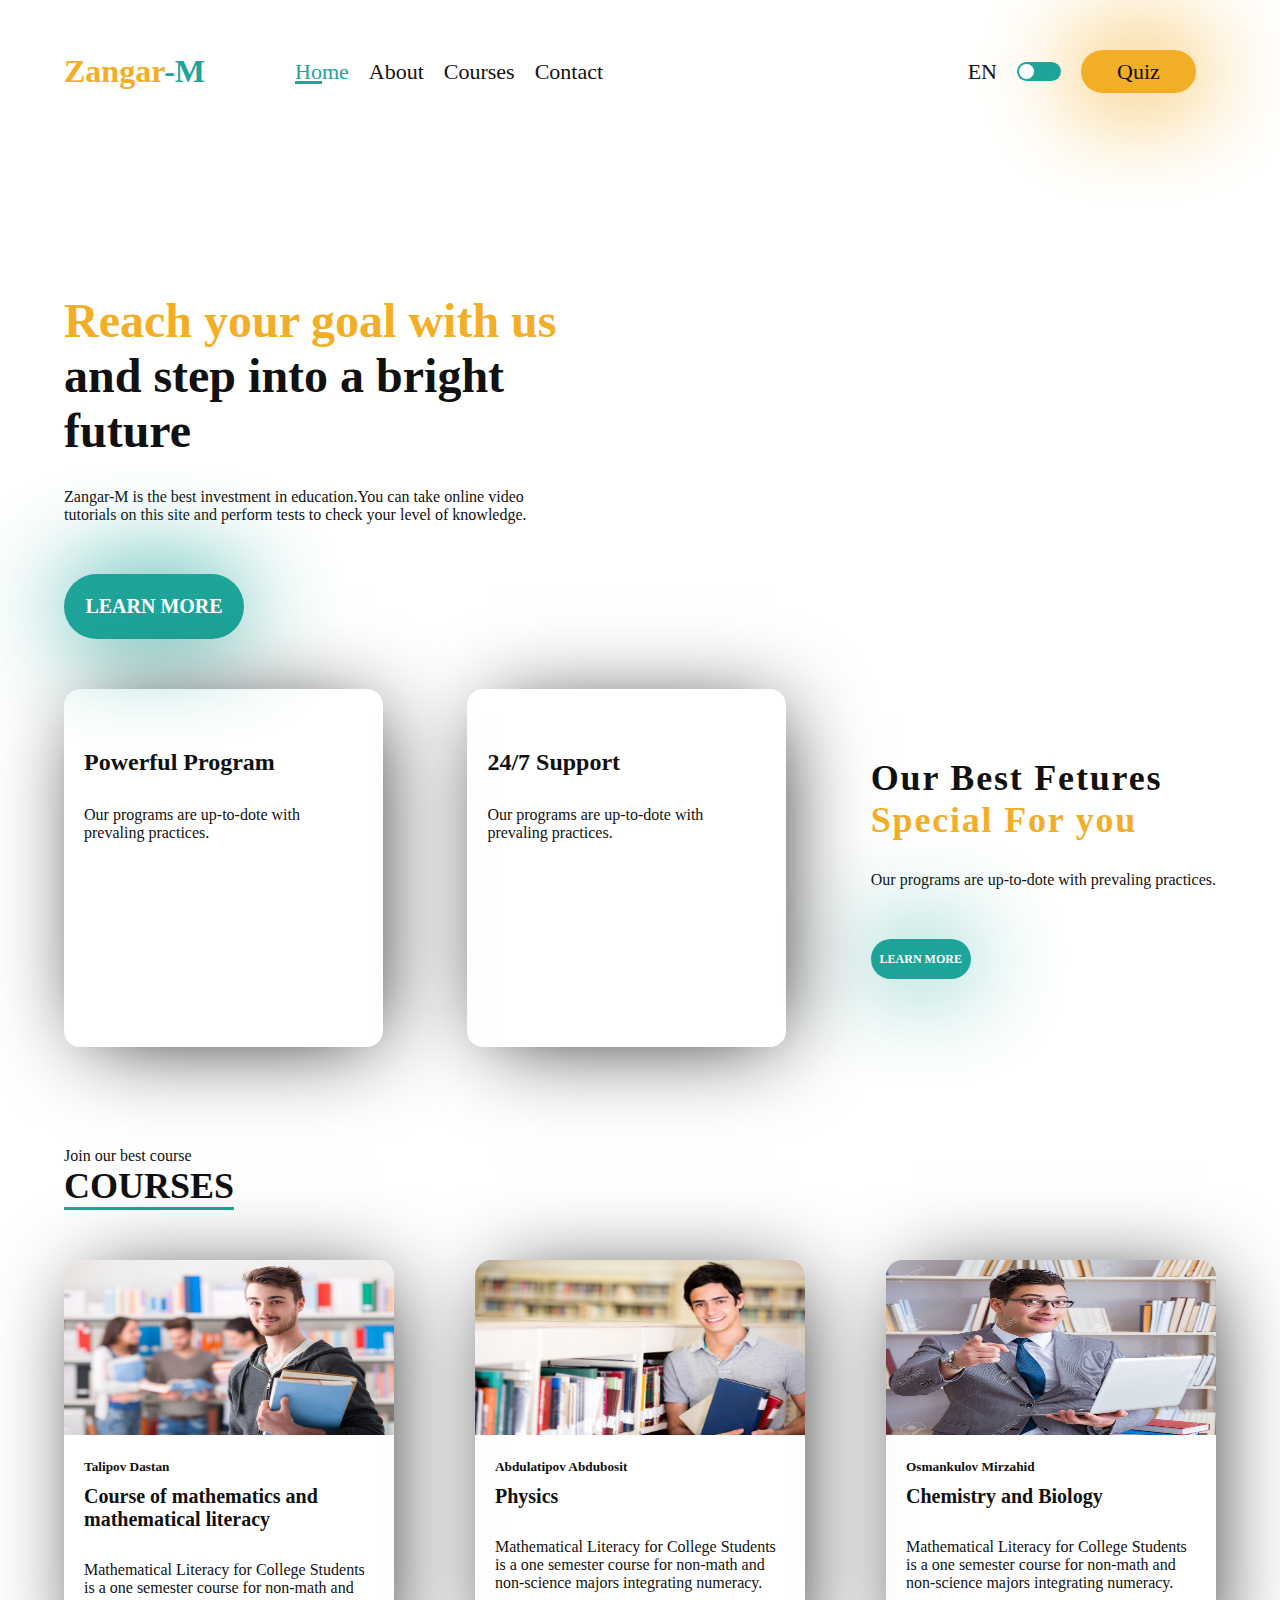
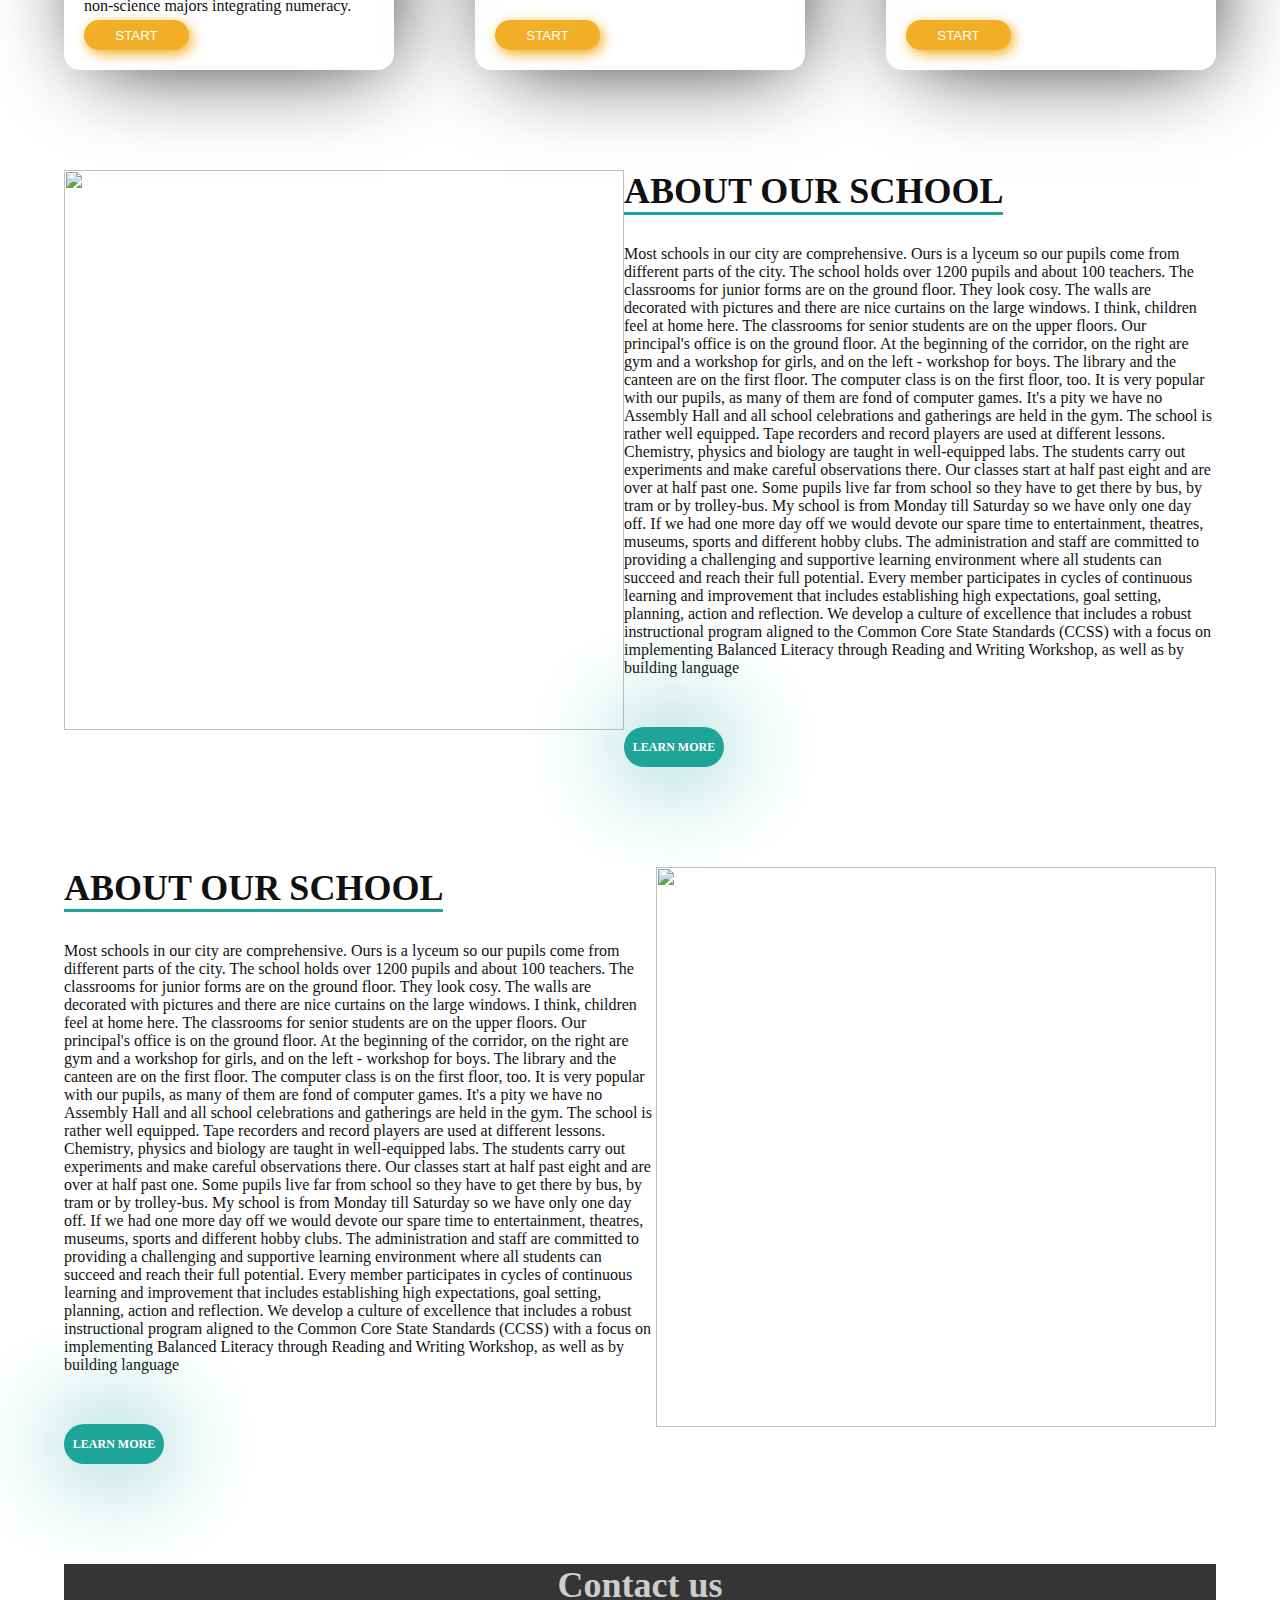
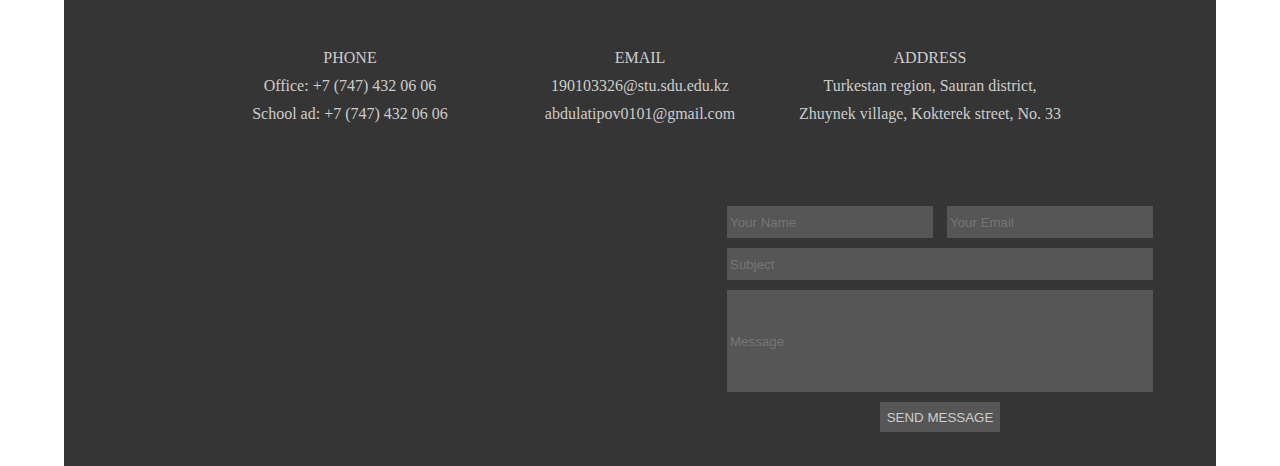
==== commit 4ac5c020: ""Mobile version"" ====
--- a/index.html
+++ b/index.html
@@ -41,7 +41,6 @@
 
             <nav class="mobile-nav">
                 <ul>
-                    <li><a href="#" id="brand">Zangar<span>-M</span></a></li>
                     <li class="menu active"><a href="#home">Home</a></li>
                     <li class="menu"><a href="#about">About</a></li>
                     <li class="menu"><a href="#courses">Courses</a></li>
@@ -58,8 +57,12 @@
                     </a></li>
                     <li class="quiz"><a href="#"><i class="fa-solid fa-question fa-xs"></i> Quiz</a></li>
                 </ul>
-                
             </nav>
+            <div class="mobile">
+                <li><a href="#" id="brand">Zangar<span>-M</span></a></li>
+                <i class="fa fa-bars fa-2x"></i>
+            </div>
+            
         </header>
 
         <main>
@@ -71,8 +74,12 @@
                         video tutorials on this site and perform tests to check your level of
                         knowledge.
                     </p>
+                    <div class="courses">
+                        <button class="more">LEARN MORE <i class="fa-solid fa-chevron-right"></i></button>
                     
-                    <button class="more">LEARN MORE <i class="fa-solid fa-chevron-right"></i></button>
+                        <li class="mobile-quiz"><a href="#"><i class="fa-solid fa-question fa-xs"></i> Quiz</a></li>
+                    </div>
+                    
                 </div>
                 <div class="student">
                     <img src="images/student.png" alt="">
@@ -97,7 +104,7 @@
                     <i class="fa-solid fa-circle-arrow-right fa-3x"></i>
                 </div>
                 
-                <div>
+                <div class="futures">
                     <h2>Our Best Fetures</h2>
                     <h2><span>Special For you</span></h2>
                     <p>Our programs are up-to-dote
@@ -131,7 +138,7 @@
                     <img src="images/2.jpeg" alt="Abdulatipov Abdubosit">
                     <div class="course_info">
                         <h5 class="teacher_name">Abdulatipov Abdubosit</h5>
-                        <h4>Physics couscous</h4>
+                        <h4>Physics</h4>
                         <p>Mathematical Literacy for College Students 
                             is a one semester course for non-math and 
                             non-science majors integrating numeracy.
@@ -154,6 +161,11 @@
 
                     </div>
                 </div>
+            </div>
+
+            <div class="title_info" id="title">
+                <P>Learn more about us</P>
+                <h2 class="title">ABOUT OUR SCHOOL</h2>
             </div>
 
             <div class="about" id="about">
@@ -199,7 +211,7 @@
                     </div>
                 </div>
 
-                <div class="about_school">
+                <div class="about_school" id="hide">
                     <div>
                         <h2 class="title">ABOUT OUR SCHOOL</h2>
                         <p>Most schools in our city are comprehensive. 
--- a/css/index.css
+++ b/css/index.css
@@ -7,7 +7,6 @@
     --brand-color-2: #1FA499;
     --footer-bg-color: #353535;
     --footer-text-color: #CDCDCD;
-    --student-img: url(images/student-light.png)
 }
 
 body.dark {
@@ -16,7 +15,6 @@
     --nav-text-color: #fff;
     --brand-color-2: #F2AE26;
     --brand-color-1: #1FA499;
-    --student-img: url(images/student-dark.png)
 
     transition: 0.5s;
 }
@@ -56,11 +54,11 @@
     display: flex;
     justify-content: center;
     transition: 0.5s;
-
+    width: 100%;
 }
 
 .page {
-    max-width: 1200px;
+    max-width: 90%;
 }
 
 header {
@@ -76,7 +74,12 @@
     justify-content: space-between;
 }
 
-.mobile-nav {
+.mobile {
+    display: none;
+    width: 100%;
+}
+
+.mobile-nav, #title {
     display: none;
 }
 
@@ -86,12 +89,12 @@
     align-items: center;
 }
 
-header nav ul li {
+header nav ul li, .mobile li {
     list-style-type: none;
-    margin-right: 44px;
-}
-
-header nav ul li a {
+    margin: 0 20px 0  0;
+}
+
+header nav ul li a, .mobile-quiz a {
     position: relative;
     text-decoration: none;
     font-family: var(--text-family);
@@ -136,7 +139,7 @@
 }
 
 header nav ul.right-side li {
-    margin: 0px 10px 0px;
+    margin: 0px 20px 0 0px;
 }
 
 
@@ -144,7 +147,7 @@
     font-size: 32px;
     font-weight: 700;
     color: var(--brand-color-1);
-    margin-right: 68px;
+    margin-right: 70px;
 }
 
 .toggle {
@@ -180,16 +183,26 @@
     color: var(--bg-color);
 }
 
-header nav ul li.quiz {
-    display: flex;
-    justify-content: center;
-    align-items: center;
-    min-width: 115px;
-    min-height: 43px;
+header nav ul li.quiz, .mobile-quiz {
+    display: flex;
+    justify-content: center;
+    align-items: center;
+    width: 115px;
+    height: 43px;
     border-radius: 42px;
     font-size: 22px;
     background: var(--brand-color-1);
     box-shadow: 0 0px 100px 10px var(--brand-color-1);
+}
+.mobile-quiz {
+    display: none;
+}
+.fa-bars {
+    display: none;
+}
+
+main {
+    width: 100%;
 }
 
 main div.home {
@@ -239,12 +252,12 @@
 }
 
 main div div.student {
+    width: 100%;
     position: relative;
-    margin-right: 100px;
 }
 
 main div div.student img {
-    height: 800px;
+    width: 100%;
 }
 
 .part_1 {
@@ -294,6 +307,7 @@
 }
 
 .courses {
+    align-items: center;
     display: flex;
     justify-content: space-between;
 }
@@ -451,13 +465,100 @@
 }
 
 @media (max-width: 600px) {
-    nav.desktop {
-        display: none;
-    }
-    nav.mobile-nav {
-        display: block;
-    }
-    nav.mobile-nav ul {
+nav.desktop {
+    display: none;
+}
+nav.mobile-nav {
+    display: none;
+}
+nav.mobile-nav ul {
     display: block;
 }
+.mobile {
+    display: flex;
+    justify-content: space-between;
+}
+main div.home {
+    flex-wrap: wrap-reverse;
+}
+main div.home div.info {
+    margin-top: 0px;
+    width: 100%;
+}
+main div div.student {
+    width: 90%;
+    margin: 0 auto;
+}
+main div div.student img {
+    width: 100%;
+}
+main div.home div.info h1, div.info p {
+    width: 100%;
+    text-align: center;
+}
+.courses {
+    margin-top: 50px;
+    flex-wrap: wrap;
+    justify-content: center;
+    gap: 40px;
+}
+
+main div.home div.info button, .more {
+    margin-top: 0;
+}
+
+.mobile-quiz {
+    display: flex;
+    width: 180px;
+    height: 65px;
+}
+
+.part_1 {
+    margin: 100px 0 0 0;
+    display: flex;
+    justify-content: center;
+    flex-wrap: wrap;
+    gap: 40px;
+}
+.futures {
+    display: none;
+}
+
+.title_info {
+    background: var(--brand-color-2);
+    display: grid;
+    flex-direction: column;
+    justify-content: center;
+    margin: 100px 0px 50px;
+    width: 100%;
+    text-align: center;
+}
+
+#title {
+    display: grid;
+}
+
+.title_info p, .title_info h2 {
+    color: var(--bg-color);
+}
+
+main div.about div.about_school {
+    justify-content: center;
+    flex-wrap: wrap;
+}
+#hide {
+    display: none;
+}
+main div.about div.about_school img{
+    justify-content: center;
+    width: 100%;
+}
+
+main div.about div.about_school h2.title {
+    display: none;
+}
+
+footer {
+    display: none;
+}
 }